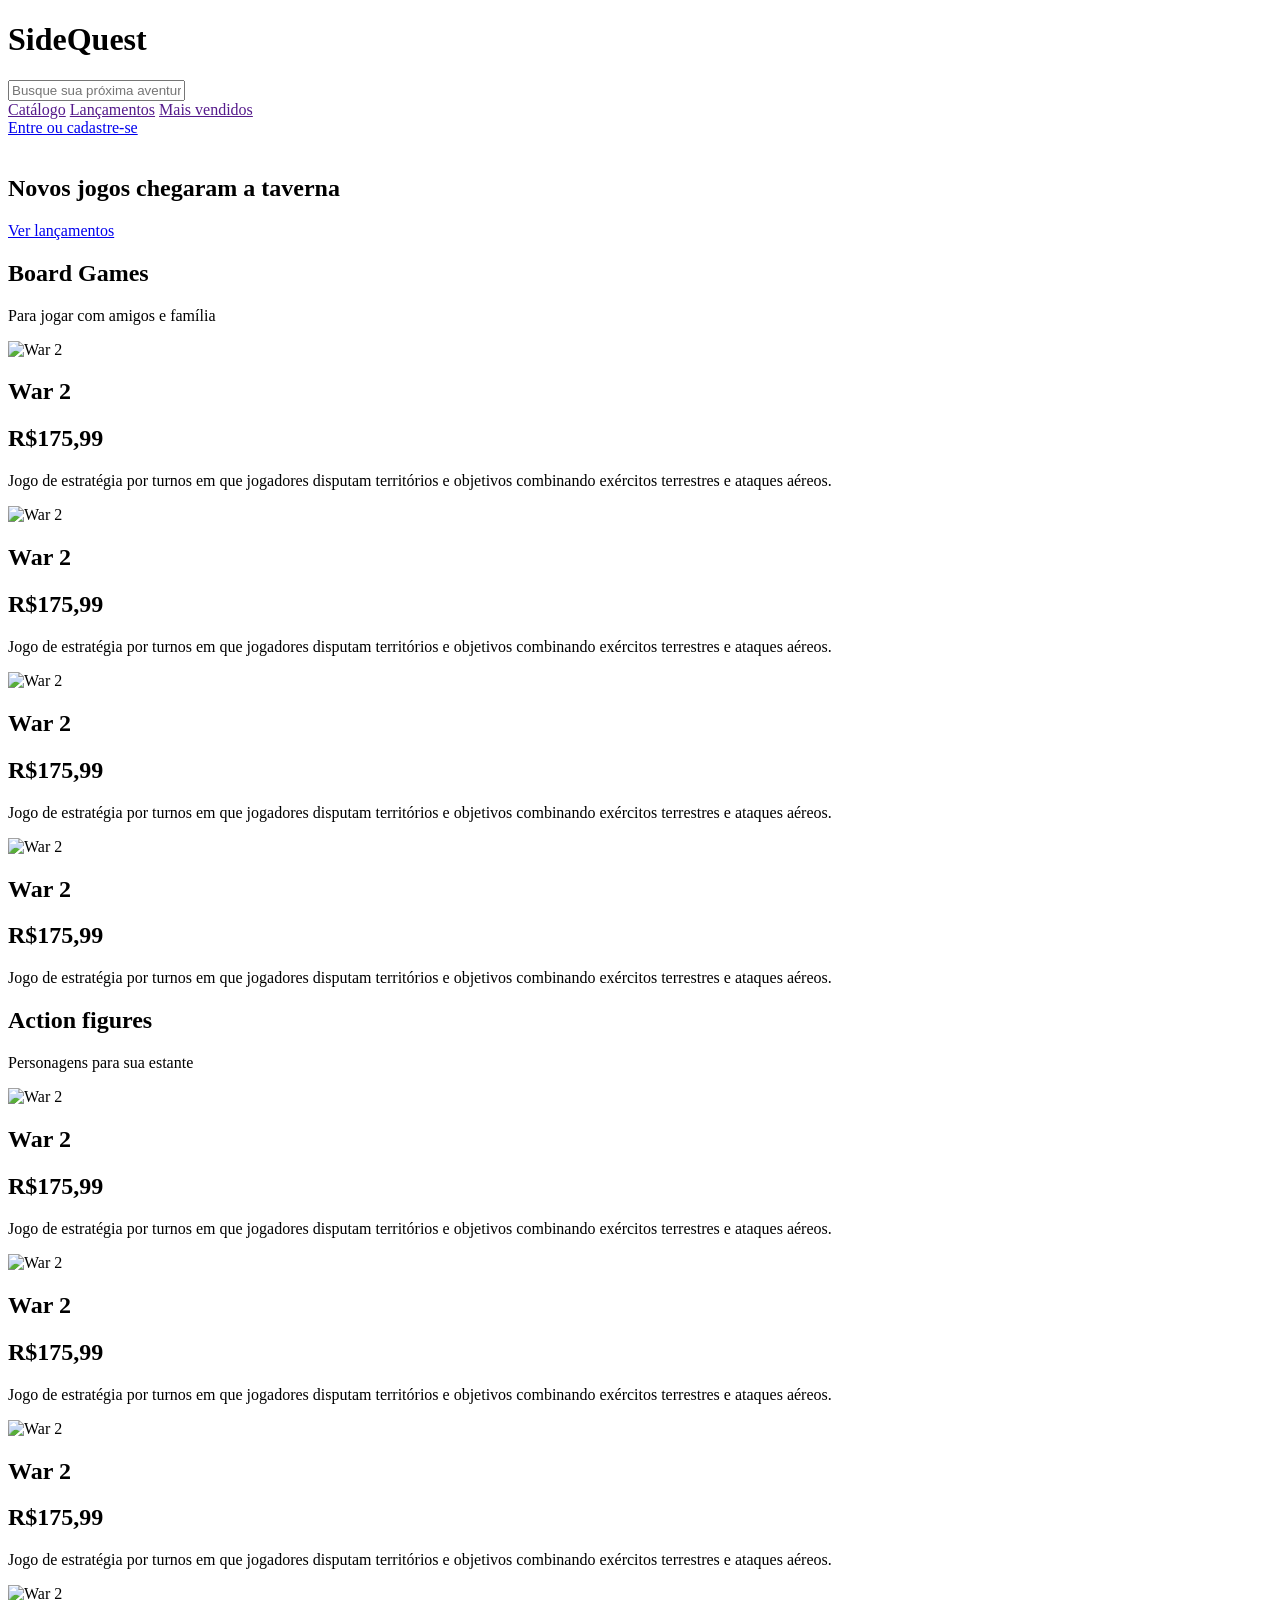
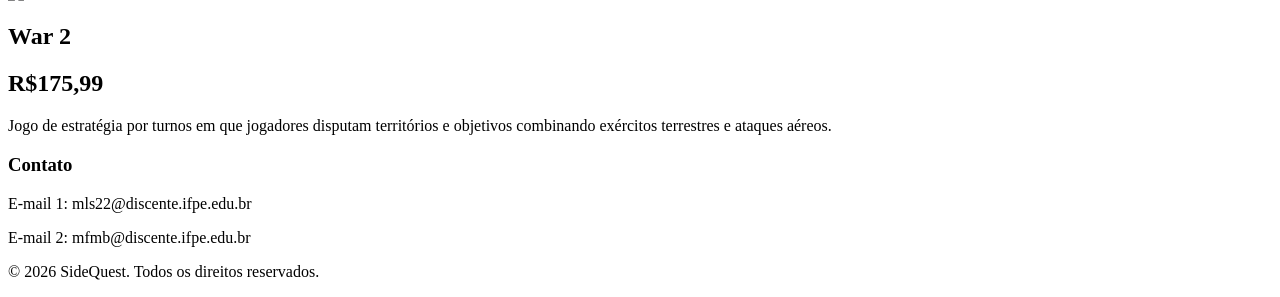
==== index.html @ 4acb63b3 "Html parte 1" ====
<!DOCTYPE html>
<html lang="pt-br">
<head>
    <meta charset="UTF-8">
    <meta name="viewport" content="width=device-width, initial-scale=1.0">
    <title>Side Quest</title>
    <link rel="stylesheet" href="style.css">
</head>
<body>
    <header>
        <h1>SideQuest</h1>
        <input type="text" placeholder="Busque sua próxima aventura!">
    </header>

    <nav>
        <div class="left">
            <a href="">Catálogo</a>
            <a href="">Lançamentos</a>
            <a href="">Mais vendidos</a>
        </div>

        <div class="login">
            <a href="login.html">Entre ou cadastre-se</a>
        </div>
    </nav>
    
    <main>
        <div class="banner">
            <img src="" alt="">
            <h2>Novos jogos chegaram a taverna</h2>
            <a href="#board-games">Ver lançamentos</a>
        </div>

        <article class="catalogo" id="board-games">
            <h2>Board Games</h2>
            <p>Para jogar com amigos e família</p>
            <div class="grid">
                <div class="card">
                    <img src="https://lojagrow.vtexassets.com/arquivos/ids/174410/04754_GROW_War_ll.jpg?v=639003888355730000" alt="War 2">
                    <h2 class="card-titulo">War 2</h2>
                    <h2 class="card-preco">R$175,99</h2>
                    <p class="card-descricao">Jogo de estratégia por turnos em que jogadores disputam territórios e objetivos combinando exércitos terrestres e ataques aéreos.</p>
                </div>

                <div class="card">
                    <img src="https://lojagrow.vtexassets.com/arquivos/ids/174410/04754_GROW_War_ll.jpg?v=639003888355730000" alt="War 2">
                    <h2 class="card-titulo">War 2</h2>
                    <h2 class="card-preco">R$175,99</h2>
                    <p class="card-descricao">Jogo de estratégia por turnos em que jogadores disputam territórios e objetivos combinando exércitos terrestres e ataques aéreos.</p>
                </div>

                <div class="card">
                    <img src="https://lojagrow.vtexassets.com/arquivos/ids/174410/04754_GROW_War_ll.jpg?v=639003888355730000" alt="War 2">
                    <h2 class="card-titulo">War 2</h2>
                    <h2 class="card-preco">R$175,99</h2>
                    <p class="card-descricao">Jogo de estratégia por turnos em que jogadores disputam territórios e objetivos combinando exércitos terrestres e ataques aéreos.</p>
                </div>

                <div class="card">
                    <img src="https://lojagrow.vtexassets.com/arquivos/ids/174410/04754_GROW_War_ll.jpg?v=639003888355730000" alt="War 2">
                    <h2 class="card-titulo">War 2</h2>
                    <h2 class="card-preco">R$175,99</h2>
                    <p class="card-descricao">Jogo de estratégia por turnos em que jogadores disputam territórios e objetivos combinando exércitos terrestres e ataques aéreos.</p>
                </div>
            </div>
        </article>

        <article class="catalogo" id="action-figures">
            <h2>Action figures</h2>
            <p>Personagens para sua estante</p>
            <div class="grid">
                <div class="card">
                    <img src="https://lojagrow.vtexassets.com/arquivos/ids/174410/04754_GROW_War_ll.jpg?v=639003888355730000" alt="War 2">
                    <h2 class="card-titulo">War 2</h2>
                    <h2 class="card-preco">R$175,99</h2>
                    <p class="card-descricao">Jogo de estratégia por turnos em que jogadores disputam territórios e objetivos combinando exércitos terrestres e ataques aéreos.</p>
                </div>

                <div class="card">
                    <img src="https://lojagrow.vtexassets.com/arquivos/ids/174410/04754_GROW_War_ll.jpg?v=639003888355730000" alt="War 2">
                    <h2 class="card-titulo">War 2</h2>
                    <h2 class="card-preco">R$175,99</h2>
                    <p class="card-descricao">Jogo de estratégia por turnos em que jogadores disputam territórios e objetivos combinando exércitos terrestres e ataques aéreos.</p>
                </div>

                <div class="card">
                    <img src="https://lojagrow.vtexassets.com/arquivos/ids/174410/04754_GROW_War_ll.jpg?v=639003888355730000" alt="War 2">
                    <h2 class="card-titulo">War 2</h2>
                    <h2 class="card-preco">R$175,99</h2>
                    <p class="card-descricao">Jogo de estratégia por turnos em que jogadores disputam territórios e objetivos combinando exércitos terrestres e ataques aéreos.</p>
                </div>

                <div class="card">
                    <img src="https://lojagrow.vtexassets.com/arquivos/ids/174410/04754_GROW_War_ll.jpg?v=639003888355730000" alt="War 2">
                    <h2 class="card-titulo">War 2</h2>
                    <h2 class="card-preco">R$175,99</h2>
                    <p class="card-descricao">Jogo de estratégia por turnos em que jogadores disputam territórios e objetivos combinando exércitos terrestres e ataques aéreos.</p>
                </div>
            </div>
        </article>
    </main>

    <footer>
        <h3>Contato</h3>
        <p>E-mail 1: mls22@discente.ifpe.edu.br</p>
        <p>E-mail 2: mfmb@discente.ifpe.edu.br</p>

        <p>© 2026 SideQuest. Todos os direitos reservados.</p>
    </footer>

    <script src="script.js"></script>
</body>
</html>
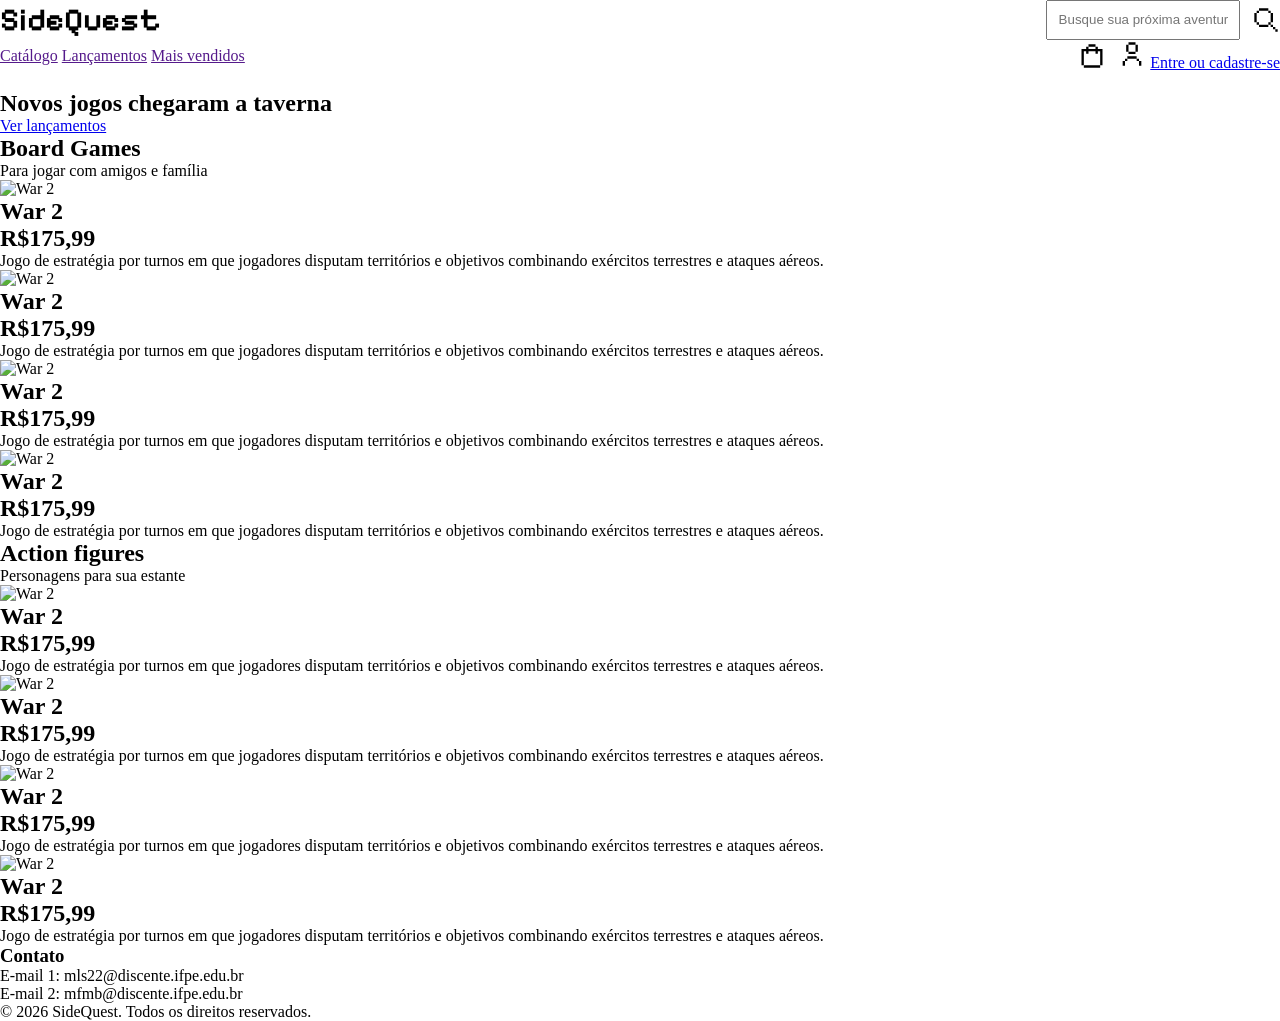
==== commit 19df4f57: "add: inicio design" ====
--- a/index.html
+++ b/index.html
@@ -4,12 +4,18 @@
     <meta charset="UTF-8">
     <meta name="viewport" content="width=device-width, initial-scale=1.0">
     <title>Side Quest</title>
+    <link rel="preconnect" href="https://fonts.googleapis.com">
+    <link rel="preconnect" href="https://fonts.gstatic.com" crossorigin>
+    <link href="https://fonts.googleapis.com/css2?family=Pixelify+Sans:wght@400..700&display=swap" rel="stylesheet">    
     <link rel="stylesheet" href="style.css">
 </head>
 <body>
     <header>
-        <h1>SideQuest</h1>
-        <input type="text" placeholder="Busque sua próxima aventura!">
+        <h1 class="pixelify-sans-display">SideQuest</h1>
+        <div class="barra-pesquisa">
+            <input id="pesquisa" type="text" placeholder="Busque sua próxima aventura!">
+            <svg xmlns="http://www.w3.org/2000/svg" fill="currentColor" viewBox="0 0 24 24"><path d="M22 22h-2v-2h2v2Zm-2-2h-2v-2h2v2Zm-6-2H6v-2h8v2Zm4 0h-2v-2h2v2ZM6 16H4v-2h2v2Zm10 0h-2v-2h2v2ZM4 14H2V6h2v8Zm14 0h-2V6h2v8ZM6 6H4V4h2v2Zm10 0h-2V4h2v2Zm-2-2H6V2h8v2Z"></path></svg>
+        </div>
     </header>
 
     <nav>
@@ -19,8 +25,12 @@
             <a href="">Mais vendidos</a>
         </div>
 
-        <div class="login">
-            <a href="login.html">Entre ou cadastre-se</a>
+        <div class="login-cart">
+            <svg xmlns="http://www.w3.org/2000/svg" fill="currentColor" viewBox="0 0 24 24"><path d="M19 22H5v-2h14v2ZM9 6h6V4h2v2h4v14h-2V8h-2v2h-2V8H9v2H7V8H5v12H3V6h4V4h2v2Zm6-2H9V2h6v2Z"/></svg>
+            <div>
+                <svg xmlns="http://www.w3.org/2000/svg" fill="currentColor" viewBox="0 0 24 24"><path d="M6 22H4v-4h2v4Zm14 0h-2v-4h2v4ZM8 18H6v-2h2v2Zm10 0h-2v-2h2v2Zm-2-2H8v-2h8v2Zm-1-4H9v-2h6v2Zm-6-2H7V4h2v6Zm8 0h-2V4h2v6Zm-2-6H9V2h6v2Z"></path></svg>
+                <a href="login.html" class="btn login">Entre ou cadastre-se</a>
+            </div>
         </div>
     </nav>
     
--- a/style.css
+++ b/style.css
@@ -0,0 +1,58 @@
+*{
+    margin: 0;
+    box-sizing: border-box;
+}
+
+
+.pixelify-sans-display{
+  font-family: "Pixelify Sans", sans-serif;
+  font-optical-sizing: auto;
+  font-weight: 600;
+  font-style: normal;
+}
+
+body{
+    width: 100vw;
+    height: 100vh;
+}
+
+svg{
+    width: 28px;
+}
+
+header{
+    width: 100%;
+    display: flex;
+    flex-direction: row;
+    justify-content: space-between;
+    align-items: center;
+}
+
+.barra-pesquisa{
+    display: flex;
+    flex-direction: row;
+    justify-content: space-between;
+    align-items: center;
+    justify-content: center;
+    gap: 0.75rem;
+}
+
+input{
+    padding: 0.65rem;
+}
+
+nav{
+    display: flex;
+    flex-direction: row;
+    justify-content: space-between;
+    align-items: center;
+}
+
+.login-cart{
+    display: flex;
+    flex-direction: row;
+    justify-content: space-between;
+    align-items: center;
+    justify-content: center;
+    gap: 0.75rem;
+}
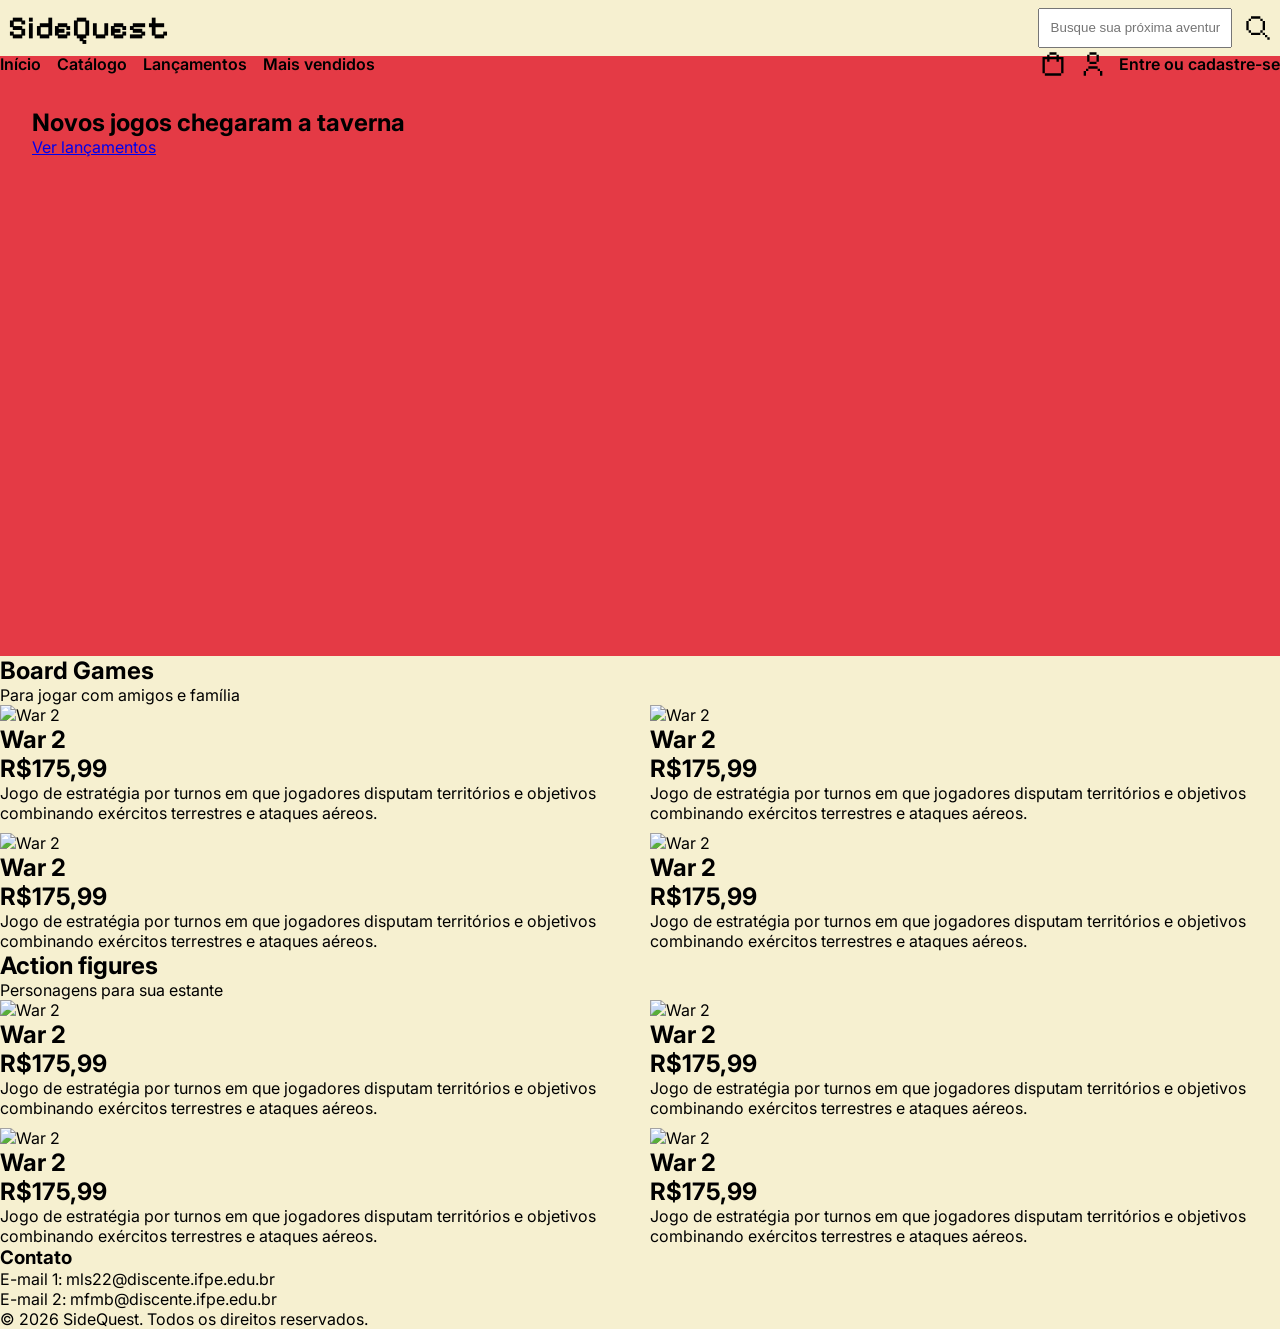
==== commit 82a5e8c5: "Navegação e banner" ====
--- a/index.html
+++ b/index.html
@@ -4,12 +4,17 @@
     <meta charset="UTF-8">
     <meta name="viewport" content="width=device-width, initial-scale=1.0">
     <title>Side Quest</title>
+    <!-- FONTE PIXELIFY -->
     <link rel="preconnect" href="https://fonts.googleapis.com">
     <link rel="preconnect" href="https://fonts.gstatic.com" crossorigin>
     <link href="https://fonts.googleapis.com/css2?family=Pixelify+Sans:wght@400..700&display=swap" rel="stylesheet">    
+    <!-- FONTE INTER -->
+    <link rel="preconnect" href="https://fonts.googleapis.com">
+    <link rel="preconnect" href="https://fonts.gstatic.com" crossorigin>
+    <link href="https://fonts.googleapis.com/css2?family=Inter:ital,opsz,wght@0,14..32,100..900;1,14..32,100..900&family=Pixelify+Sans:wght@400..700&display=swap" rel="stylesheet">
     <link rel="stylesheet" href="style.css">
 </head>
-<body>
+<body class="inter-font">
     <header>
         <h1 class="pixelify-sans-display">SideQuest</h1>
         <div class="barra-pesquisa">
@@ -19,15 +24,16 @@
     </header>
 
     <nav>
-        <div class="left">
-            <a href="">Catálogo</a>
-            <a href="">Lançamentos</a>
-            <a href="">Mais vendidos</a>
+        <div class="left-items">
+            <a href="" class="nav-item">Início</a>
+            <a href="" class="nav-item">Catálogo</a>
+            <a href="" class="nav-item">Lançamentos</a>
+            <a href="" class="nav-item">Mais vendidos</a>
         </div>
 
         <div class="login-cart">
             <svg xmlns="http://www.w3.org/2000/svg" fill="currentColor" viewBox="0 0 24 24"><path d="M19 22H5v-2h14v2ZM9 6h6V4h2v2h4v14h-2V8h-2v2h-2V8H9v2H7V8H5v12H3V6h4V4h2v2Zm6-2H9V2h6v2Z"/></svg>
-            <div>
+            <div class="wrapper-login">
                 <svg xmlns="http://www.w3.org/2000/svg" fill="currentColor" viewBox="0 0 24 24"><path d="M6 22H4v-4h2v4Zm14 0h-2v-4h2v4ZM8 18H6v-2h2v2Zm10 0h-2v-2h2v2Zm-2-2H8v-2h8v2Zm-1-4H9v-2h6v2Zm-6-2H7V4h2v6Zm8 0h-2V4h2v6Zm-2-6H9V2h6v2Z"></path></svg>
                 <a href="login.html" class="btn login">Entre ou cadastre-se</a>
             </div>
@@ -37,8 +43,10 @@
     <main>
         <div class="banner">
             <img src="" alt="">
-            <h2>Novos jogos chegaram a taverna</h2>
-            <a href="#board-games">Ver lançamentos</a>
+            <div class="banner-content">
+                <h2>Novos jogos chegaram a taverna</h2>
+                <a class="btn-banner" href="#board-games">Ver lançamentos</a>
+            </div>
         </div>
 
         <article class="catalogo" id="board-games">
--- a/style.css
+++ b/style.css
@@ -3,6 +3,12 @@
     box-sizing: border-box;
 }
 
+:root{
+    --bg-bege: #F6F0D0;
+    --dark: #2D2D30;
+    --yellow: #FFDB60;
+    --red: #E43A45;
+}
 
 .pixelify-sans-display{
   font-family: "Pixelify Sans", sans-serif;
@@ -11,9 +17,18 @@
   font-style: normal;
 }
 
+
+.inter-font {
+  font-family: "Inter", sans-serif;
+  font-optical-sizing: auto;
+  font-weight: 400;
+  font-style: normal;
+}
+
 body{
     width: 100vw;
     height: 100vh;
+    background-color: var(--bg-bege);
 }
 
 svg{
@@ -26,6 +41,7 @@
     flex-direction: row;
     justify-content: space-between;
     align-items: center;
+    padding: 0.5rem;
 }
 
 .barra-pesquisa{
@@ -42,10 +58,26 @@
 }
 
 nav{
+    width: 100%;
+    position: fixed;
     display: flex;
     flex-direction: row;
     justify-content: space-between;
     align-items: center;
+    height: 1rem;
+}
+
+.left-items{
+    display: flex;
+    flex-direction: row;
+    justify-content: space-between;
+    gap: 1rem;
+}
+
+.nav-item{
+    text-decoration: none;
+    font-weight: 600;
+    color: black;
 }
 
 .login-cart{
@@ -55,4 +87,39 @@
     align-items: center;
     justify-content: center;
     gap: 0.75rem;
+}
+
+.wrapper-login{
+    display: flex;
+    flex-direction: row;
+    justify-content: center;
+    align-items: center;
+    gap: 0.75rem;
+}
+
+.wrapper-login a{
+    text-decoration: none;
+    font-weight: 600;
+    color: black;
+}
+
+.wrapper-login a:hover{
+    text-decoration: underline;
+}
+
+.banner{
+    height: 600px;
+    background-color: var(--red);
+}
+
+.banner-content{
+    padding: 2rem
+}
+
+.grid{
+     display: grid;
+    grid-template-columns: 50% 50%; /* Two columns, each 50% */
+    grid-template-rows: auto auto; /* Two rows */
+    gap: 10px; /* Adjust the gap between grid items if needed */
+    width: 100%; /* Full width of the page */
 }
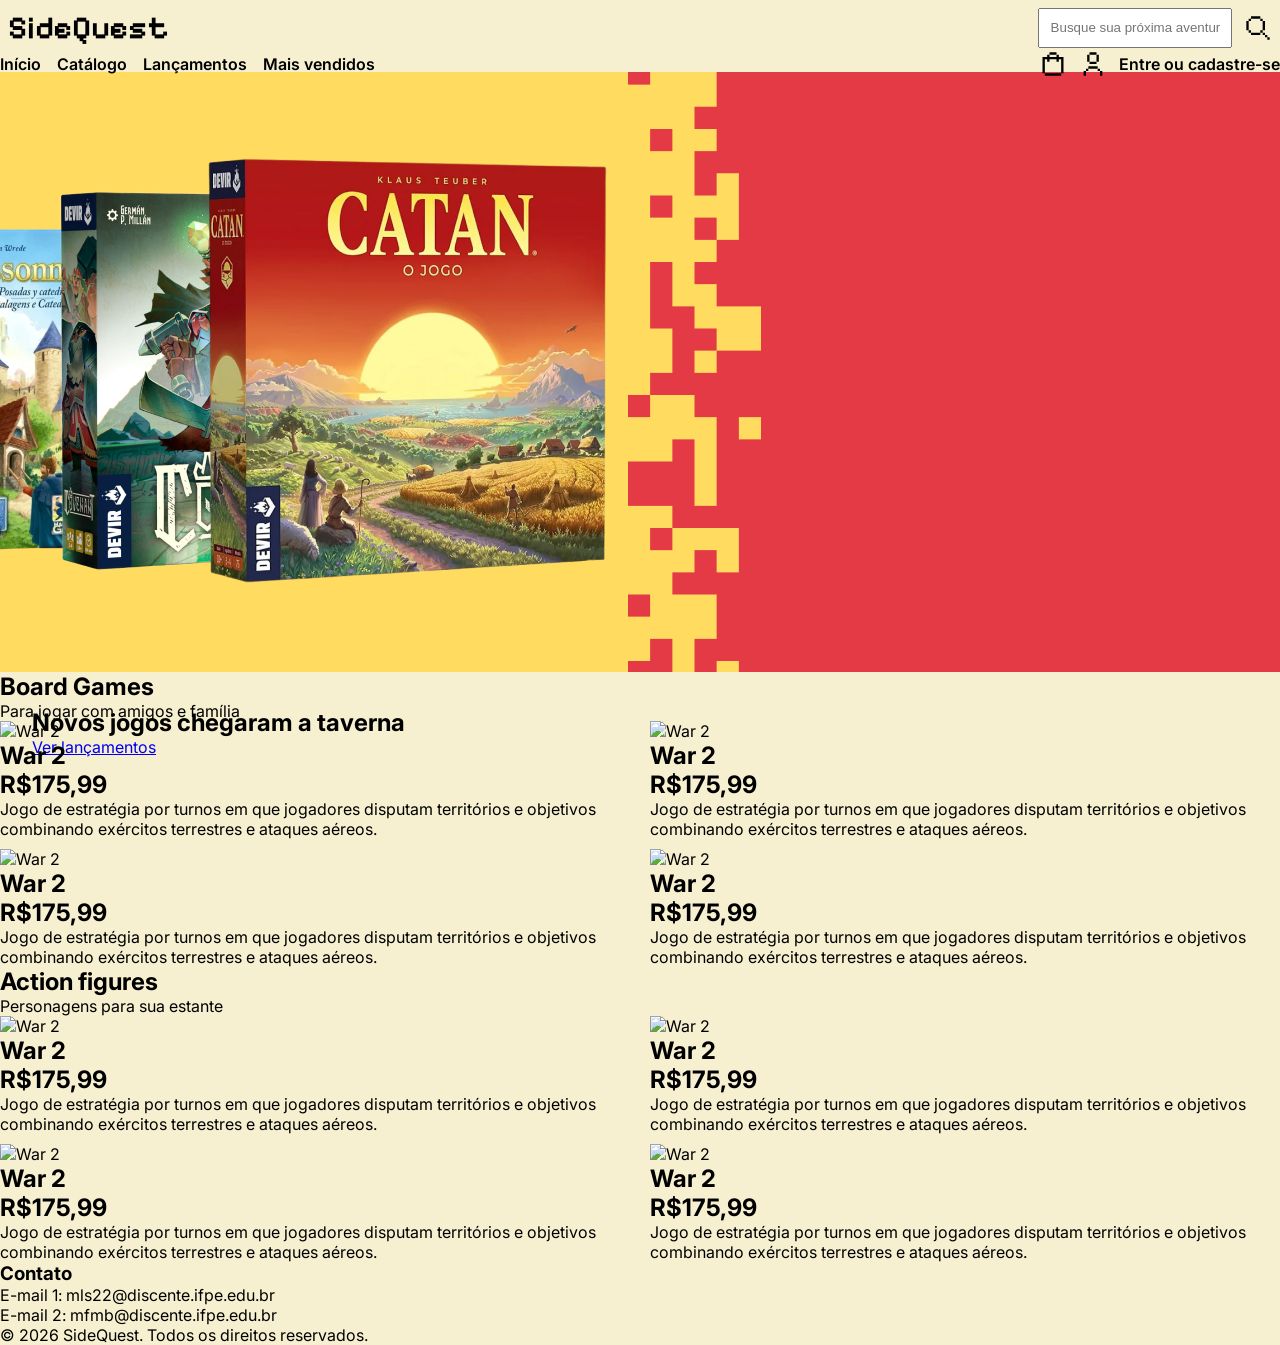
==== commit c7276151: "corrigi largura e adicionei banner" ====
--- a/index.html
+++ b/index.html
@@ -42,7 +42,7 @@
     
     <main>
         <div class="banner">
-            <img src="" alt="">
+            <img src="/assets/sidequest-img-banner.png" alt="banner com imagens de jogos de tabuleiro">
             <div class="banner-content">
                 <h2>Novos jogos chegaram a taverna</h2>
                 <a class="btn-banner" href="#board-games">Ver lançamentos</a>
--- a/style.css
+++ b/style.css
@@ -3,6 +3,7 @@
     box-sizing: border-box;
 }
 
+/* DEFINIÇÃO */
 :root{
     --bg-bege: #F6F0D0;
     --dark: #2D2D30;
@@ -26,8 +27,8 @@
 }
 
 body{
-    width: 100vw;
-    height: 100vh;
+    width: 100%;
+    height: 100dvh;
     background-color: var(--bg-bege);
 }
 
@@ -35,6 +36,15 @@
     width: 28px;
 }
 
+img{
+    image-rendering: pixelated;
+}
+
+input{
+    padding: 0.65rem;
+}
+
+/* HEADER E NAVBAR */
 header{
     width: 100%;
     display: flex;
@@ -53,13 +63,10 @@
     gap: 0.75rem;
 }
 
-input{
-    padding: 0.65rem;
-}
 
 nav{
     width: 100%;
-    position: fixed;
+    position: sticky;
     display: flex;
     flex-direction: row;
     justify-content: space-between;
@@ -107,13 +114,15 @@
     text-decoration: underline;
 }
 
+/*BANNER PRINCIPAL*/
 .banner{
     height: 600px;
     background-color: var(--red);
 }
 
 .banner-content{
-    padding: 2rem
+    padding: 2rem;
+    align-items: baseline;
 }
 
 .grid{
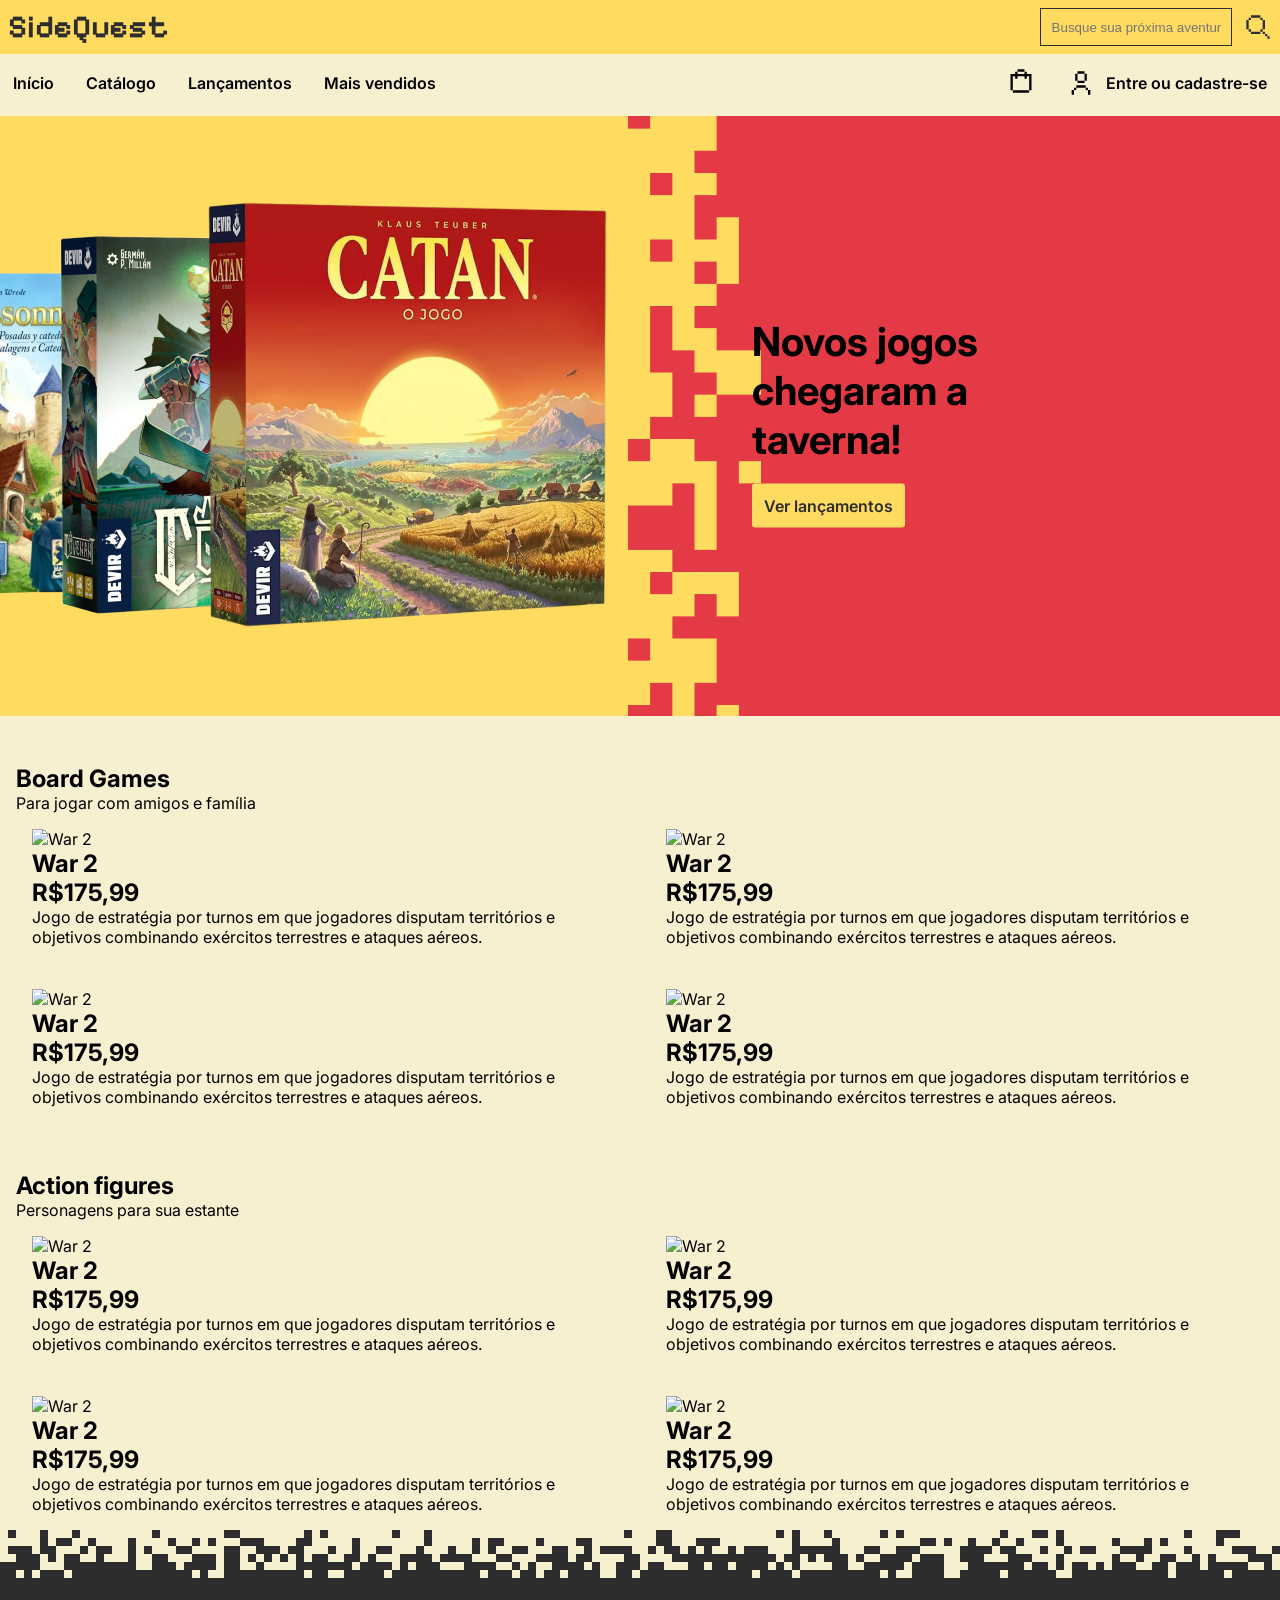
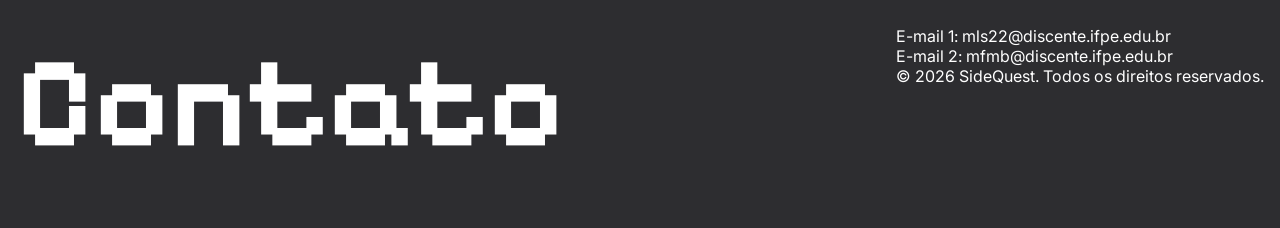
==== commit c48418e5: "Atualização geral de layout" ====
--- a/index.html
+++ b/index.html
@@ -19,63 +19,65 @@
         <h1 class="pixelify-sans-display">SideQuest</h1>
         <div class="barra-pesquisa">
             <input id="pesquisa" type="text" placeholder="Busque sua próxima aventura!">
-            <svg xmlns="http://www.w3.org/2000/svg" fill="currentColor" viewBox="0 0 24 24"><path d="M22 22h-2v-2h2v2Zm-2-2h-2v-2h2v2Zm-6-2H6v-2h8v2Zm4 0h-2v-2h2v2ZM6 16H4v-2h2v2Zm10 0h-2v-2h2v2ZM4 14H2V6h2v8Zm14 0h-2V6h2v8ZM6 6H4V4h2v2Zm10 0h-2V4h2v2Zm-2-2H6V2h8v2Z"></path></svg>
+            <svg class="icon" xmlns="http://www.w3.org/2000/svg" fill="currentColor" viewBox="0 0 24 24"><path d="M22 22h-2v-2h2v2Zm-2-2h-2v-2h2v2Zm-6-2H6v-2h8v2Zm4 0h-2v-2h2v2ZM6 16H4v-2h2v2Zm10 0h-2v-2h2v2ZM4 14H2V6h2v8Zm14 0h-2V6h2v8ZM6 6H4V4h2v2Zm10 0h-2V4h2v2Zm-2-2H6V2h8v2Z"></path></svg>
         </div>
     </header>
 
     <nav>
         <div class="left-items">
-            <a href="" class="nav-item">Início</a>
-            <a href="" class="nav-item">Catálogo</a>
-            <a href="" class="nav-item">Lançamentos</a>
-            <a href="" class="nav-item">Mais vendidos</a>
+            <a href="" class="item nav-item">Início</a>
+            <a href="" class="item nav-item">Catálogo</a>
+            <a href="" class="item nav-item">Lançamentos</a>
+            <a href="" class="item nav-item">Mais vendidos</a>
         </div>
 
         <div class="login-cart">
-            <svg xmlns="http://www.w3.org/2000/svg" fill="currentColor" viewBox="0 0 24 24"><path d="M19 22H5v-2h14v2ZM9 6h6V4h2v2h4v14h-2V8h-2v2h-2V8H9v2H7V8H5v12H3V6h4V4h2v2Zm6-2H9V2h6v2Z"/></svg>
-            <div class="wrapper-login">
-                <svg xmlns="http://www.w3.org/2000/svg" fill="currentColor" viewBox="0 0 24 24"><path d="M6 22H4v-4h2v4Zm14 0h-2v-4h2v4ZM8 18H6v-2h2v2Zm10 0h-2v-2h2v2Zm-2-2H8v-2h8v2Zm-1-4H9v-2h6v2Zm-6-2H7V4h2v6Zm8 0h-2V4h2v6Zm-2-6H9V2h6v2Z"></path></svg>
-                <a href="login.html" class="btn login">Entre ou cadastre-se</a>
-            </div>
+            <a href="" class="item nav-cart">
+                <svg class="icon" xmlns="http://www.w3.org/2000/svg" fill="currentColor" viewBox="0 0 24 24"><path d="M19 22H5v-2h14v2ZM9 6h6V4h2v2h4v14h-2V8h-2v2h-2V8H9v2H7V8H5v12H3V6h4V4h2v2Zm6-2H9V2h6v2Z"/></svg>
+            </a>
+            <a class="item nav-login">
+                <svg class="icon" xmlns="http://www.w3.org/2000/svg" fill="currentColor" viewBox="0 0 24 24"><path d="M6 22H4v-4h2v4Zm14 0h-2v-4h2v4ZM8 18H6v-2h2v2Zm10 0h-2v-2h2v2Zm-2-2H8v-2h8v2Zm-1-4H9v-2h6v2Zm-6-2H7V4h2v6Zm8 0h-2V4h2v6Zm-2-6H9V2h6v2Z"></path></svg>
+                <p href="login.html" >Entre ou cadastre-se</p>
+            </a>
         </div>
     </nav>
     
     <main>
-        <div class="banner">
-            <img src="/assets/sidequest-img-banner.png" alt="banner com imagens de jogos de tabuleiro">
+        <div class="home-banner">
+        <!--<img src="/assets/sidequest-img-banner.png" alt="banner com imagens de jogos de tabuleiro">-->
             <div class="banner-content">
-                <h2>Novos jogos chegaram a taverna</h2>
-                <a class="btn-banner" href="#board-games">Ver lançamentos</a>
+                <h2 class="banner-head">Novos jogos chegaram a taverna!</h2>
+                <a class="btn btn-banner" href="#board-games">Ver lançamentos</a>
             </div>
         </div>
 
-        <article class="catalogo" id="board-games">
+        <article class="content catalogo" id="board-games">
             <h2>Board Games</h2>
             <p>Para jogar com amigos e família</p>
             <div class="grid">
                 <div class="card">
-                    <img src="https://lojagrow.vtexassets.com/arquivos/ids/174410/04754_GROW_War_ll.jpg?v=639003888355730000" alt="War 2">
+                    <img class="card-img" src="https://lojagrow.vtexassets.com/arquivos/ids/174410/04754_GROW_War_ll.jpg?v=639003888355730000" alt="War 2">
                     <h2 class="card-titulo">War 2</h2>
                     <h2 class="card-preco">R$175,99</h2>
                     <p class="card-descricao">Jogo de estratégia por turnos em que jogadores disputam territórios e objetivos combinando exércitos terrestres e ataques aéreos.</p>
                 </div>
 
                 <div class="card">
-                    <img src="https://lojagrow.vtexassets.com/arquivos/ids/174410/04754_GROW_War_ll.jpg?v=639003888355730000" alt="War 2">
+                    <img class="card-img" src="https://lojagrow.vtexassets.com/arquivos/ids/174410/04754_GROW_War_ll.jpg?v=639003888355730000" alt="War 2">
                     <h2 class="card-titulo">War 2</h2>
                     <h2 class="card-preco">R$175,99</h2>
                     <p class="card-descricao">Jogo de estratégia por turnos em que jogadores disputam territórios e objetivos combinando exércitos terrestres e ataques aéreos.</p>
                 </div>
 
                 <div class="card">
-                    <img src="https://lojagrow.vtexassets.com/arquivos/ids/174410/04754_GROW_War_ll.jpg?v=639003888355730000" alt="War 2">
+                    <img class="card-img" src="https://lojagrow.vtexassets.com/arquivos/ids/174410/04754_GROW_War_ll.jpg?v=639003888355730000" alt="War 2">
                     <h2 class="card-titulo">War 2</h2>
                     <h2 class="card-preco">R$175,99</h2>
                     <p class="card-descricao">Jogo de estratégia por turnos em que jogadores disputam territórios e objetivos combinando exércitos terrestres e ataques aéreos.</p>
                 </div>
 
                 <div class="card">
-                    <img src="https://lojagrow.vtexassets.com/arquivos/ids/174410/04754_GROW_War_ll.jpg?v=639003888355730000" alt="War 2">
+                    <img class="card-img" src="https://lojagrow.vtexassets.com/arquivos/ids/174410/04754_GROW_War_ll.jpg?v=639003888355730000" alt="War 2">
                     <h2 class="card-titulo">War 2</h2>
                     <h2 class="card-preco">R$175,99</h2>
                     <p class="card-descricao">Jogo de estratégia por turnos em que jogadores disputam territórios e objetivos combinando exércitos terrestres e ataques aéreos.</p>
@@ -83,33 +85,33 @@
             </div>
         </article>
 
-        <article class="catalogo" id="action-figures">
+        <article class="content catalogo" id="action-figures">
             <h2>Action figures</h2>
             <p>Personagens para sua estante</p>
             <div class="grid">
                 <div class="card">
-                    <img src="https://lojagrow.vtexassets.com/arquivos/ids/174410/04754_GROW_War_ll.jpg?v=639003888355730000" alt="War 2">
+                    <img class="card-img" src="https://lojagrow.vtexassets.com/arquivos/ids/174410/04754_GROW_War_ll.jpg?v=639003888355730000" alt="War 2">
                     <h2 class="card-titulo">War 2</h2>
                     <h2 class="card-preco">R$175,99</h2>
                     <p class="card-descricao">Jogo de estratégia por turnos em que jogadores disputam territórios e objetivos combinando exércitos terrestres e ataques aéreos.</p>
                 </div>
 
                 <div class="card">
-                    <img src="https://lojagrow.vtexassets.com/arquivos/ids/174410/04754_GROW_War_ll.jpg?v=639003888355730000" alt="War 2">
+                    <img class="card-img" src="https://lojagrow.vtexassets.com/arquivos/ids/174410/04754_GROW_War_ll.jpg?v=639003888355730000" alt="War 2">
                     <h2 class="card-titulo">War 2</h2>
                     <h2 class="card-preco">R$175,99</h2>
                     <p class="card-descricao">Jogo de estratégia por turnos em que jogadores disputam territórios e objetivos combinando exércitos terrestres e ataques aéreos.</p>
                 </div>
 
                 <div class="card">
-                    <img src="https://lojagrow.vtexassets.com/arquivos/ids/174410/04754_GROW_War_ll.jpg?v=639003888355730000" alt="War 2">
+                    <img class="card-img" src="https://lojagrow.vtexassets.com/arquivos/ids/174410/04754_GROW_War_ll.jpg?v=639003888355730000" alt="War 2">
                     <h2 class="card-titulo">War 2</h2>
                     <h2 class="card-preco">R$175,99</h2>
                     <p class="card-descricao">Jogo de estratégia por turnos em que jogadores disputam territórios e objetivos combinando exércitos terrestres e ataques aéreos.</p>
                 </div>
 
                 <div class="card">
-                    <img src="https://lojagrow.vtexassets.com/arquivos/ids/174410/04754_GROW_War_ll.jpg?v=639003888355730000" alt="War 2">
+                    <img class="card-img" src="https://lojagrow.vtexassets.com/arquivos/ids/174410/04754_GROW_War_ll.jpg?v=639003888355730000" alt="War 2">
                     <h2 class="card-titulo">War 2</h2>
                     <h2 class="card-preco">R$175,99</h2>
                     <p class="card-descricao">Jogo de estratégia por turnos em que jogadores disputam territórios e objetivos combinando exércitos terrestres e ataques aéreos.</p>
@@ -119,11 +121,24 @@
     </main>
 
     <footer>
-        <h3>Contato</h3>
-        <p>E-mail 1: mls22@discente.ifpe.edu.br</p>
-        <p>E-mail 2: mfmb@discente.ifpe.edu.br</p>
-
-        <p>© 2026 SideQuest. Todos os direitos reservados.</p>
+        <svg style="height:48px" viewBox="0 0 320 6" preserveAspectRatio="xMidYMid slice" aria-hidden="true" shape-rendering="crispEdges">
+            <path fill="currentColor" d="M3 0h1v1h-1zM20 0h1v1h-1zM22 0h1v1h-1zM31 0h1v1h-1zM32 0h1v1h-1zM35 0h1v1h-1zM63 0h1v1h-1zM69 0h1v1h-1zM73 0h1v1h-1zM74 0h1v1h-1zM81 0h1v1h-1zM85 0h1v1h-1zM89 0h1v1h-1zM99 0h1v1h-1zM108 0h1v1h-1zM109 0h1v1h-1zM118 0h1v1h-1zM120 0h1v1h-1zM129 0h1v1h-1zM133 0h1v1h-1zM158 0h1v1h-1zM162 0h1v1h-1zM163 0h1v1h-1zM177 0h1v1h-1zM179 0h1v1h-1zM183 0h1v1h-1zM190 0h1v1h-1zM192 0h1v1h-1zM205 0h1v1h-1zM209 0h1v1h-1zM210 0h1v1h-1zM212 0h1v1h-1zM228 0h1v1h-1zM232 0h1v1h-1zM233 0h1v1h-1zM234 0h1v1h-1zM253 0h1v1h-1zM258 0h1v1h-1zM269 0h1v1h-1zM270 0h1v1h-1zM276 0h1v1h-1zM281 0h1v1h-1zM284 0h1v1h-1zM285 0h1v1h-1zM286 0h1v1h-1zM294 0h1v1h-1zM300 0h1v1h-1zM307 0h1v1h-1zM312 0h1v1h-1zM319 0h1v1h-1zM2 1h1v1h-1zM8 1h1v1h-1zM9 1h1v1h-1zM13 1h1v1h-1zM16 1h1v1h-1zM17 1h1v1h-1zM27 1h1v1h-1zM29 1h1v1h-1zM31 1h1v1h-1zM35 1h1v1h-1zM38 1h1v1h-1zM41 1h1v1h-1zM45 1h1v1h-1zM46 1h1v1h-1zM50 1h1v1h-1zM53 1h1v1h-1zM56 1h1v1h-1zM60 1h1v1h-1zM70 1h1v1h-1zM78 1h1v1h-1zM85 1h1v1h-1zM87 1h1v1h-1zM88 1h1v1h-1zM91 1h1v1h-1zM96 1h1v1h-1zM101 1h1v1h-1zM104 1h1v1h-1zM106 1h1v1h-1zM110 1h1v1h-1zM111 1h1v1h-1zM112 1h1v1h-1zM117 1h1v1h-1zM118 1h1v1h-1zM124 1h1v1h-1zM133 1h1v1h-1zM139 1h1v1h-1zM141 1h1v1h-1zM142 1h1v1h-1zM147 1h1v1h-1zM152 1h1v1h-1zM153 1h1v1h-1zM162 1h1v1h-1zM163 1h1v1h-1zM167 1h1v1h-1zM168 1h1v1h-1zM169 1h1v1h-1zM179 1h1v1h-1zM184 1h1v1h-1zM195 1h1v1h-1zM196 1h1v1h-1zM198 1h1v1h-1zM201 1h1v1h-1zM204 1h1v1h-1zM207 1h1v1h-1zM212 1h1v1h-1zM219 1h1v1h-1zM223 1h1v1h-1zM225 1h1v1h-1zM232 1h1v1h-1zM243 1h1v1h-1zM244 1h1v1h-1zM245 1h1v1h-1zM252 1h1v1h-1zM253 1h1v1h-1zM258 1h1v1h-1zM261 1h1v1h-1zM265 1h1v1h-1zM266 1h1v1h-1zM273 1h1v1h-1zM279 1h1v1h-1zM285 1h1v1h-1zM286 1h1v1h-1zM291 1h1v1h-1zM293 1h1v1h-1zM296 1h1v1h-1zM303 1h1v1h-1zM307 1h1v1h-1zM308 1h1v1h-1zM311 1h1v1h-1zM313 1h1v1h-1zM314 1h1v1h-1zM316 1h1v1h-1zM317 1h1v1h-1zM0 2h1v1h-1zM2 2h1v1h-1zM3 2h1v1h-1zM5 2h1v1h-1zM8 2h1v1h-1zM9 2h1v1h-1zM10 2h1v1h-1zM13 2h1v1h-1zM17 2h1v1h-1zM18 2h1v1h-1zM19 2h1v1h-1zM20 2h1v1h-1zM22 2h1v1h-1zM23 2h1v1h-1zM24 2h1v1h-1zM25 2h1v1h-1zM28 2h1v1h-1zM36 2h1v1h-1zM38 2h1v1h-1zM39 2h1v1h-1zM40 2h1v1h-1zM41 2h1v1h-1zM44 2h1v1h-1zM47 2h1v1h-1zM49 2h1v1h-1zM52 2h1v1h-1zM55 2h1v1h-1zM59 2h1v1h-1zM61 2h1v1h-1zM66 2h1v1h-1zM68 2h1v1h-1zM72 2h1v1h-1zM75 2h1v1h-1zM76 2h1v1h-1zM78 2h1v1h-1zM79 2h1v1h-1zM81 2h1v1h-1zM82 2h1v1h-1zM83 2h1v1h-1zM85 2h1v1h-1zM86 2h1v1h-1zM90 2h1v1h-1zM92 2h1v1h-1zM93 2h1v1h-1zM96 2h1v1h-1zM98 2h1v1h-1zM102 2h1v1h-1zM103 2h1v1h-1zM108 2h1v1h-1zM109 2h1v1h-1zM112 2h1v1h-1zM113 2h1v1h-1zM114 2h1v1h-1zM116 2h1v1h-1zM117 2h1v1h-1zM121 2h1v1h-1zM124 2h1v1h-1zM127 2h1v1h-1zM128 2h1v1h-1zM132 2h1v1h-1zM136 2h1v1h-1zM139 2h1v1h-1zM141 2h1v1h-1zM144 2h1v1h-1zM145 2h1v1h-1zM149 2h1v1h-1zM150 2h1v1h-1zM153 2h1v1h-1zM155 2h1v1h-1zM156 2h1v1h-1zM157 2h1v1h-1zM158 2h1v1h-1zM161 2h1v1h-1zM163 2h1v1h-1zM164 2h1v1h-1zM166 2h1v1h-1zM168 2h1v1h-1zM171 2h1v1h-1zM173 2h1v1h-1zM174 2h1v1h-1zM175 2h1v1h-1zM179 2h1v1h-1zM180 2h1v1h-1zM181 2h1v1h-1zM182 2h1v1h-1zM183 2h1v1h-1zM184 2h1v1h-1zM188 2h1v1h-1zM189 2h1v1h-1zM192 2h1v1h-1zM193 2h1v1h-1zM194 2h1v1h-1zM200 2h1v1h-1zM201 2h1v1h-1zM202 2h1v1h-1zM203 2h1v1h-1zM205 2h1v1h-1zM206 2h1v1h-1zM210 2h1v1h-1zM213 2h1v1h-1zM215 2h1v1h-1zM216 2h1v1h-1zM220 2h1v1h-1zM221 2h1v1h-1zM222 2h1v1h-1zM223 2h1v1h-1zM228 2h1v1h-1zM234 2h1v1h-1zM235 2h1v1h-1zM236 2h1v1h-1zM239 2h1v1h-1zM242 2h1v1h-1zM243 2h1v1h-1zM245 2h1v1h-1zM247 2h1v1h-1zM248 2h1v1h-1zM252 2h1v1h-1zM254 2h1v1h-1zM257 2h1v1h-1zM258 2h1v1h-1zM259 2h1v1h-1zM261 2h1v1h-1zM262 2h1v1h-1zM266 2h1v1h-1zM268 2h1v1h-1zM269 2h1v1h-1zM270 2h1v1h-1zM271 2h1v1h-1zM272 2h1v1h-1zM273 2h1v1h-1zM275 2h1v1h-1zM278 2h1v1h-1zM281 2h1v1h-1zM282 2h1v1h-1zM287 2h1v1h-1zM288 2h1v1h-1zM292 2h1v1h-1zM301 2h1v1h-1zM305 2h1v1h-1zM306 2h1v1h-1zM309 2h1v1h-1zM313 2h1v1h-1zM315 2h1v1h-1zM317 2h1v1h-1zM318 2h1v1h-1zM319 2h1v1h-1zM0 3h1v1h-1zM3 3h1v1h-1zM5 3h1v1h-1zM6 3h1v1h-1zM7 3h1v1h-1zM9 3h1v1h-1zM11 3h1v1h-1zM12 3h1v1h-1zM14 3h1v1h-1zM15 3h1v1h-1zM17 3h1v1h-1zM18 3h1v1h-1zM20 3h1v1h-1zM21 3h1v1h-1zM23 3h1v1h-1zM24 3h1v1h-1zM25 3h1v1h-1zM26 3h1v1h-1zM29 3h1v1h-1zM30 3h1v1h-1zM31 3h1v1h-1zM33 3h1v1h-1zM34 3h1v1h-1zM37 3h1v1h-1zM40 3h1v1h-1zM41 3h1v1h-1zM43 3h1v1h-1zM45 3h1v1h-1zM47 3h1v1h-1zM48 3h1v1h-1zM49 3h1v1h-1zM52 3h1v1h-1zM53 3h1v1h-1zM59 3h1v1h-1zM60 3h1v1h-1zM61 3h1v1h-1zM63 3h1v1h-1zM65 3h1v1h-1zM66 3h1v1h-1zM68 3h1v1h-1zM70 3h1v1h-1zM71 3h1v1h-1zM72 3h1v1h-1zM73 3h1v1h-1zM75 3h1v1h-1zM76 3h1v1h-1zM78 3h1v1h-1zM79 3h1v1h-1zM82 3h1v1h-1zM83 3h1v1h-1zM84 3h1v1h-1zM86 3h1v1h-1zM88 3h1v1h-1zM89 3h1v1h-1zM92 3h1v1h-1zM96 3h1v1h-1zM99 3h1v1h-1zM100 3h1v1h-1zM104 3h1v1h-1zM105 3h1v1h-1zM106 3h1v1h-1zM108 3h1v1h-1zM109 3h1v1h-1zM111 3h1v1h-1zM113 3h1v1h-1zM115 3h1v1h-1zM117 3h1v1h-1zM119 3h1v1h-1zM120 3h1v1h-1zM123 3h1v1h-1zM124 3h1v1h-1zM126 3h1v1h-1zM130 3h1v1h-1zM131 3h1v1h-1zM132 3h1v1h-1zM133 3h1v1h-1zM135 3h1v1h-1zM136 3h1v1h-1zM137 3h1v1h-1zM138 3h1v1h-1zM142 3h1v1h-1zM143 3h1v1h-1zM147 3h1v1h-1zM148 3h1v1h-1zM149 3h1v1h-1zM150 3h1v1h-1zM152 3h1v1h-1zM153 3h1v1h-1zM158 3h1v1h-1zM159 3h1v1h-1zM164 3h1v1h-1zM165 3h1v1h-1zM166 3h1v1h-1zM167 3h1v1h-1zM168 3h1v1h-1zM169 3h1v1h-1zM170 3h1v1h-1zM171 3h1v1h-1zM172 3h1v1h-1zM173 3h1v1h-1zM174 3h1v1h-1zM175 3h1v1h-1zM176 3h1v1h-1zM178 3h1v1h-1zM179 3h1v1h-1zM181 3h1v1h-1zM183 3h1v1h-1zM184 3h1v1h-1zM185 3h1v1h-1zM187 3h1v1h-1zM190 3h1v1h-1zM191 3h1v1h-1zM192 3h1v1h-1zM193 3h1v1h-1zM195 3h1v1h-1zM196 3h1v1h-1zM197 3h1v1h-1zM200 3h1v1h-1zM201 3h1v1h-1zM202 3h1v1h-1zM206 3h1v1h-1zM207 3h1v1h-1zM208 3h1v1h-1zM212 3h1v1h-1zM219 3h1v1h-1zM222 3h1v1h-1zM225 3h1v1h-1zM226 3h1v1h-1zM229 3h1v1h-1zM231 3h1v1h-1zM236 3h1v1h-1zM237 3h1v1h-1zM238 3h1v1h-1zM241 3h1v1h-1zM242 3h1v1h-1zM244 3h1v1h-1zM246 3h1v1h-1zM247 3h1v1h-1zM249 3h1v1h-1zM250 3h1v1h-1zM252 3h1v1h-1zM253 3h1v1h-1zM255 3h1v1h-1zM256 3h1v1h-1zM259 3h1v1h-1zM260 3h1v1h-1zM261 3h1v1h-1zM262 3h1v1h-1zM264 3h1v1h-1zM266 3h1v1h-1zM267 3h1v1h-1zM268 3h1v1h-1zM270 3h1v1h-1zM271 3h1v1h-1zM276 3h1v1h-1zM278 3h1v1h-1zM279 3h1v1h-1zM280 3h1v1h-1zM282 3h1v1h-1zM283 3h1v1h-1zM284 3h1v1h-1zM285 3h1v1h-1zM289 3h1v1h-1zM292 3h1v1h-1zM294 3h1v1h-1zM296 3h1v1h-1zM298 3h1v1h-1zM301 3h1v1h-1zM302 3h1v1h-1zM303 3h1v1h-1zM305 3h1v1h-1zM306 3h1v1h-1zM307 3h1v1h-1zM308 3h1v1h-1zM309 3h1v1h-1zM310 3h1v1h-1zM314 3h1v1h-1zM315 3h1v1h-1zM317 3h1v1h-1zM319 3h1v1h-1zM0 4h1v1h-1zM1 4h1v1h-1zM2 4h1v1h-1zM3 4h1v1h-1zM4 4h1v1h-1zM5 4h1v1h-1zM7 4h1v1h-1zM9 4h1v1h-1zM10 4h1v1h-1zM11 4h1v1h-1zM12 4h1v1h-1zM13 4h1v1h-1zM14 4h1v1h-1zM15 4h1v1h-1zM16 4h1v1h-1zM17 4h1v1h-1zM18 4h1v1h-1zM20 4h1v1h-1zM23 4h1v1h-1zM25 4h1v1h-1zM28 4h1v1h-1zM30 4h1v1h-1zM31 4h1v1h-1zM33 4h1v1h-1zM35 4h1v1h-1zM36 4h1v1h-1zM37 4h1v1h-1zM38 4h1v1h-1zM39 4h1v1h-1zM40 4h1v1h-1zM42 4h1v1h-1zM43 4h1v1h-1zM44 4h1v1h-1zM45 4h1v1h-1zM46 4h1v1h-1zM47 4h1v1h-1zM48 4h1v1h-1zM49 4h1v1h-1zM50 4h1v1h-1zM51 4h1v1h-1zM52 4h1v1h-1zM53 4h1v1h-1zM55 4h1v1h-1zM56 4h1v1h-1zM58 4h1v1h-1zM59 4h1v1h-1zM60 4h1v1h-1zM61 4h1v1h-1zM62 4h1v1h-1zM64 4h1v1h-1zM68 4h1v1h-1zM69 4h1v1h-1zM72 4h1v1h-1zM73 4h1v1h-1zM75 4h1v1h-1zM76 4h1v1h-1zM77 4h1v1h-1zM80 4h1v1h-1zM81 4h1v1h-1zM82 4h1v1h-1zM83 4h1v1h-1zM84 4h1v1h-1zM88 4h1v1h-1zM89 4h1v1h-1zM90 4h1v1h-1zM91 4h1v1h-1zM92 4h1v1h-1zM93 4h1v1h-1zM94 4h1v1h-1zM95 4h1v1h-1zM96 4h1v1h-1zM99 4h1v1h-1zM100 4h1v1h-1zM101 4h1v1h-1zM103 4h1v1h-1zM104 4h1v1h-1zM105 4h1v1h-1zM106 4h1v1h-1zM108 4h1v1h-1zM109 4h1v1h-1zM112 4h1v1h-1zM117 4h1v1h-1zM118 4h1v1h-1zM119 4h1v1h-1zM120 4h1v1h-1zM121 4h1v1h-1zM122 4h1v1h-1zM123 4h1v1h-1zM125 4h1v1h-1zM126 4h1v1h-1zM127 4h1v1h-1zM128 4h1v1h-1zM130 4h1v1h-1zM132 4h1v1h-1zM133 4h1v1h-1zM134 4h1v1h-1zM138 4h1v1h-1zM139 4h1v1h-1zM140 4h1v1h-1zM141 4h1v1h-1zM144 4h1v1h-1zM146 4h1v1h-1zM149 4h1v1h-1zM150 4h1v1h-1zM151 4h1v1h-1zM152 4h1v1h-1zM154 4h1v1h-1zM157 4h1v1h-1zM158 4h1v1h-1zM159 4h1v1h-1zM161 4h1v1h-1zM162 4h1v1h-1zM166 4h1v1h-1zM167 4h1v1h-1zM169 4h1v1h-1zM170 4h1v1h-1zM172 4h1v1h-1zM173 4h1v1h-1zM174 4h1v1h-1zM175 4h1v1h-1zM177 4h1v1h-1zM179 4h1v1h-1zM184 4h1v1h-1zM185 4h1v1h-1zM188 4h1v1h-1zM189 4h1v1h-1zM190 4h1v1h-1zM191 4h1v1h-1zM192 4h1v1h-1zM194 4h1v1h-1zM195 4h1v1h-1zM196 4h1v1h-1zM197 4h1v1h-1zM201 4h1v1h-1zM202 4h1v1h-1zM203 4h1v1h-1zM204 4h1v1h-1zM205 4h1v1h-1zM206 4h1v1h-1zM207 4h1v1h-1zM209 4h1v1h-1zM210 4h1v1h-1zM212 4h1v1h-1zM214 4h1v1h-1zM215 4h1v1h-1zM217 4h1v1h-1zM219 4h1v1h-1zM220 4h1v1h-1zM221 4h1v1h-1zM224 4h1v1h-1zM225 4h1v1h-1zM227 4h1v1h-1zM228 4h1v1h-1zM229 4h1v1h-1zM231 4h1v1h-1zM232 4h1v1h-1zM233 4h1v1h-1zM234 4h1v1h-1zM235 4h1v1h-1zM238 4h1v1h-1zM241 4h1v1h-1zM245 4h1v1h-1zM246 4h1v1h-1zM247 4h1v1h-1zM248 4h1v1h-1zM249 4h1v1h-1zM251 4h1v1h-1zM252 4h1v1h-1zM253 4h1v1h-1zM254 4h1v1h-1zM255 4h1v1h-1zM256 4h1v1h-1zM258 4h1v1h-1zM259 4h1v1h-1zM260 4h1v1h-1zM261 4h1v1h-1zM262 4h1v1h-1zM263 4h1v1h-1zM265 4h1v1h-1zM267 4h1v1h-1zM268 4h1v1h-1zM269 4h1v1h-1zM270 4h1v1h-1zM271 4h1v1h-1zM272 4h1v1h-1zM273 4h1v1h-1zM275 4h1v1h-1zM276 4h1v1h-1zM278 4h1v1h-1zM279 4h1v1h-1zM280 4h1v1h-1zM281 4h1v1h-1zM282 4h1v1h-1zM284 4h1v1h-1zM285 4h1v1h-1zM286 4h1v1h-1zM287 4h1v1h-1zM289 4h1v1h-1zM290 4h1v1h-1zM291 4h1v1h-1zM293 4h1v1h-1zM295 4h1v1h-1zM297 4h1v1h-1zM298 4h1v1h-1zM300 4h1v1h-1zM302 4h1v1h-1zM303 4h1v1h-1zM304 4h1v1h-1zM306 4h1v1h-1zM307 4h1v1h-1zM308 4h1v1h-1zM309 4h1v1h-1zM311 4h1v1h-1zM312 4h1v1h-1zM313 4h1v1h-1zM315 4h1v1h-1zM317 4h1v1h-1zM318 4h1v1h-1zM319 4h1v1h-1zM0 5h1v1h-1zM1 5h1v1h-1zM2 5h1v1h-1zM3 5h1v1h-1zM6 5h1v1h-1zM8 5h1v1h-1zM11 5h1v1h-1zM12 5h1v1h-1zM13 5h1v1h-1zM14 5h1v1h-1zM15 5h1v1h-1zM17 5h1v1h-1zM18 5h1v1h-1zM19 5h1v1h-1zM20 5h1v1h-1zM22 5h1v1h-1zM23 5h1v1h-1zM24 5h1v1h-1zM25 5h1v1h-1zM26 5h1v1h-1zM27 5h1v1h-1zM28 5h1v1h-1zM30 5h1v1h-1zM31 5h1v1h-1zM32 5h1v1h-1zM33 5h1v1h-1zM34 5h1v1h-1zM35 5h1v1h-1zM36 5h1v1h-1zM38 5h1v1h-1zM39 5h1v1h-1zM40 5h1v1h-1zM41 5h1v1h-1zM42 5h1v1h-1zM43 5h1v1h-1zM44 5h1v1h-1zM45 5h1v1h-1zM46 5h1v1h-1zM47 5h1v1h-1zM49 5h1v1h-1zM50 5h1v1h-1zM51 5h1v1h-1zM52 5h1v1h-1zM53 5h1v1h-1zM54 5h1v1h-1zM56 5h1v1h-1zM57 5h1v1h-1zM59 5h1v1h-1zM61 5h1v1h-1zM63 5h1v1h-1zM64 5h1v1h-1zM65 5h1v1h-1zM66 5h1v1h-1zM67 5h1v1h-1zM68 5h1v1h-1zM69 5h1v1h-1zM70 5h1v1h-1zM71 5h1v1h-1zM72 5h1v1h-1zM73 5h1v1h-1zM74 5h1v1h-1zM75 5h1v1h-1zM76 5h1v1h-1zM77 5h1v1h-1zM78 5h1v1h-1zM80 5h1v1h-1zM81 5h1v1h-1zM83 5h1v1h-1zM85 5h1v1h-1zM86 5h1v1h-1zM87 5h1v1h-1zM89 5h1v1h-1zM90 5h1v1h-1zM91 5h1v1h-1zM92 5h1v1h-1zM93 5h1v1h-1zM94 5h1v1h-1zM95 5h1v1h-1zM96 5h1v1h-1zM97 5h1v1h-1zM98 5h1v1h-1zM99 5h1v1h-1zM100 5h1v1h-1zM101 5h1v1h-1zM102 5h1v1h-1zM103 5h1v1h-1zM105 5h1v1h-1zM108 5h1v1h-1zM109 5h1v1h-1zM110 5h1v1h-1zM111 5h1v1h-1zM112 5h1v1h-1zM113 5h1v1h-1zM114 5h1v1h-1zM115 5h1v1h-1zM116 5h1v1h-1zM117 5h1v1h-1zM119 5h1v1h-1zM120 5h1v1h-1zM123 5h1v1h-1zM124 5h1v1h-1zM125 5h1v1h-1zM126 5h1v1h-1zM127 5h1v1h-1zM129 5h1v1h-1zM130 5h1v1h-1zM131 5h1v1h-1zM132 5h1v1h-1zM133 5h1v1h-1zM134 5h1v1h-1zM135 5h1v1h-1zM136 5h1v1h-1zM137 5h1v1h-1zM138 5h1v1h-1zM139 5h1v1h-1zM141 5h1v1h-1zM142 5h1v1h-1zM143 5h1v1h-1zM145 5h1v1h-1zM146 5h1v1h-1zM148 5h1v1h-1zM149 5h1v1h-1zM151 5h1v1h-1zM152 5h1v1h-1zM153 5h1v1h-1zM154 5h1v1h-1zM157 5h1v1h-1zM158 5h1v1h-1zM160 5h1v1h-1zM161 5h1v1h-1zM162 5h1v1h-1zM163 5h1v1h-1zM164 5h1v1h-1zM165 5h1v1h-1zM166 5h1v1h-1zM167 5h1v1h-1zM168 5h1v1h-1zM169 5h1v1h-1zM170 5h1v1h-1zM171 5h1v1h-1zM172 5h1v1h-1zM173 5h1v1h-1zM175 5h1v1h-1zM176 5h1v1h-1zM177 5h1v1h-1zM178 5h1v1h-1zM180 5h1v1h-1zM181 5h1v1h-1zM182 5h1v1h-1zM183 5h1v1h-1zM184 5h1v1h-1zM185 5h1v1h-1zM186 5h1v1h-1zM187 5h1v1h-1zM188 5h1v1h-1zM189 5h1v1h-1zM191 5h1v1h-1zM194 5h1v1h-1zM195 5h1v1h-1zM196 5h1v1h-1zM197 5h1v1h-1zM200 5h1v1h-1zM201 5h1v1h-1zM202 5h1v1h-1zM203 5h1v1h-1zM204 5h1v1h-1zM206 5h1v1h-1zM207 5h1v1h-1zM208 5h1v1h-1zM209 5h1v1h-1zM210 5h1v1h-1zM211 5h1v1h-1zM214 5h1v1h-1zM215 5h1v1h-1zM216 5h1v1h-1zM217 5h1v1h-1zM218 5h1v1h-1zM219 5h1v1h-1zM220 5h1v1h-1zM221 5h1v1h-1zM222 5h1v1h-1zM223 5h1v1h-1zM224 5h1v1h-1zM225 5h1v1h-1zM227 5h1v1h-1zM228 5h1v1h-1zM229 5h1v1h-1zM230 5h1v1h-1zM231 5h1v1h-1zM232 5h1v1h-1zM234 5h1v1h-1zM235 5h1v1h-1zM236 5h1v1h-1zM237 5h1v1h-1zM238 5h1v1h-1zM239 5h1v1h-1zM240 5h1v1h-1zM241 5h1v1h-1zM242 5h1v1h-1zM243 5h1v1h-1zM244 5h1v1h-1zM245 5h1v1h-1zM246 5h1v1h-1zM247 5h1v1h-1zM249 5h1v1h-1zM250 5h1v1h-1zM251 5h1v1h-1zM252 5h1v1h-1zM253 5h1v1h-1zM254 5h1v1h-1zM255 5h1v1h-1zM256 5h1v1h-1zM257 5h1v1h-1zM259 5h1v1h-1zM260 5h1v1h-1zM261 5h1v1h-1zM262 5h1v1h-1zM263 5h1v1h-1zM264 5h1v1h-1zM265 5h1v1h-1zM266 5h1v1h-1zM267 5h1v1h-1zM268 5h1v1h-1zM270 5h1v1h-1zM271 5h1v1h-1zM272 5h1v1h-1zM274 5h1v1h-1zM275 5h1v1h-1zM276 5h1v1h-1zM277 5h1v1h-1zM278 5h1v1h-1zM279 5h1v1h-1zM281 5h1v1h-1zM282 5h1v1h-1zM283 5h1v1h-1zM284 5h1v1h-1zM285 5h1v1h-1zM286 5h1v1h-1zM287 5h1v1h-1zM289 5h1v1h-1zM290 5h1v1h-1zM291 5h1v1h-1zM292 5h1v1h-1zM293 5h1v1h-1zM294 5h1v1h-1zM295 5h1v1h-1zM296 5h1v1h-1zM297 5h1v1h-1zM299 5h1v1h-1zM300 5h1v1h-1zM301 5h1v1h-1zM302 5h1v1h-1zM303 5h1v1h-1zM304 5h1v1h-1zM305 5h1v1h-1zM306 5h1v1h-1zM307 5h1v1h-1zM308 5h1v1h-1zM309 5h1v1h-1zM310 5h1v1h-1zM311 5h1v1h-1zM312 5h1v1h-1zM314 5h1v1h-1zM315 5h1v1h-1zM316 5h1v1h-1zM317 5h1v1h-1zM318 5h1v1h-1zM319 5h1v1h-1z"></path>
+        </svg>
+        <div class="footer-wrapper">
+            <div class="content footer-items">
+                <div class="pixelify-sans-display">
+                    <h3>Contato</h3>
+                </div>
+                <div>
+                    <p>E-mail 1: mls22@discente.ifpe.edu.br</p>
+                    <p>E-mail 2: mfmb@discente.ifpe.edu.br</p>
+                    
+                    <div>
+                        <p>© 2026 SideQuest. Todos os direitos reservados.</p>
+                    </div>
+                </div>
+            </div>
+        </div>
     </footer>
 
     <script src="script.js"></script>
--- a/style.css
+++ b/style.css
@@ -1,6 +1,7 @@
 *{
     margin: 0;
     box-sizing: border-box;
+    scroll-behavior: smooth;
 }
 
 /* DEFINIÇÃO */
@@ -32,7 +33,7 @@
     background-color: var(--bg-bege);
 }
 
-svg{
+.icon{
     width: 28px;
 }
 
@@ -44,7 +45,33 @@
     padding: 0.65rem;
 }
 
-/* HEADER E NAVBAR */
+
+.content{
+    max-width: calc(1250px + 2rem);
+    display: block;
+    margin-left: auto;
+    margin-right: auto;
+    padding-left: 1rem;
+    padding-right: 1rem;
+}
+
+
+/*BOTÕES*/
+.btn{
+    padding: 0.75rem;
+    border: none;
+    border-radius: 0.2rem;
+    text-decoration: none;
+    font-weight: 600;
+}
+
+.btn-banner{
+    background-color: var(--yellow);
+    color: var(--dark);
+}
+
+
+/* HEADER*/
 header{
     width: 100%;
     display: flex;
@@ -52,6 +79,8 @@
     justify-content: space-between;
     align-items: center;
     padding: 0.5rem;
+    background-color: var(--yellow);
+    color: var(--dark);
 }
 
 .barra-pesquisa{
@@ -63,15 +92,34 @@
     gap: 0.75rem;
 }
 
-
+.barra-pesquisa input{
+    background-color: transparent;
+    border: 1px solid var(--dark);
+}
+
+/*NAV*/
 nav{
     width: 100%;
     position: sticky;
-    display: flex;
-    flex-direction: row;
-    justify-content: space-between;
-    align-items: center;
-    height: 1rem;
+    top: 0; 
+    z-index: 100; 
+    display: flex;
+    flex-direction: row;
+    justify-content: space-between;
+    align-items: center;
+    padding: 0.3rem;
+}
+
+.item{
+    padding: 0.5rem;
+    color: black;
+    border-bottom: 4px solid transparent;
+    transition: 200ms ease;
+}
+
+.item:hover{
+    cursor: pointer;
+    border-bottom: 4px solid var(--dark);
 }
 
 .left-items{
@@ -93,42 +141,95 @@
     justify-content: space-between;
     align-items: center;
     justify-content: center;
-    gap: 0.75rem;
-}
-
-.wrapper-login{
+    gap: 1rem;
+}
+
+.nav-login{
     display: flex;
     flex-direction: row;
     justify-content: center;
     align-items: center;
-    gap: 0.75rem;
-}
-
-.wrapper-login a{
+    gap: 0.7rem;
     text-decoration: none;
     font-weight: 600;
-    color: black;
-}
-
-.wrapper-login a:hover{
-    text-decoration: underline;
 }
 
 /*BANNER PRINCIPAL*/
-.banner{
+.home-banner{
+    display: block;
     height: 600px;
+    align-items: center;
     background-color: var(--red);
+    background-image: url(/assets/sidequest-img-banner.png);
+    background-repeat: no-repeat;
+    background-size:auto;
+    background-position: left;
+    position: relative;
 }
 
 .banner-content{
+    width: 25%;
+    position: absolute;
+    margin-right: 15rem;
     padding: 2rem;
-    align-items: baseline;
+    right: 0;
+    top: 50%;
+    transform: translateY(-50%);
+}
+
+.banner-head{
+    font-size: 2.5rem;
+    margin-bottom: 2rem;
+}
+
+
+/*CATÁLOGO*/
+.catalogo{
+    margin-top: 3rem !important;
 }
 
 .grid{
-     display: grid;
+    display: grid;
     grid-template-columns: 50% 50%; /* Two columns, each 50% */
     grid-template-rows: auto auto; /* Two rows */
     gap: 10px; /* Adjust the gap between grid items if needed */
     width: 100%; /* Full width of the page */
+}
+
+/*CARDS*/
+.card{
+    padding: 1rem;
+}
+
+.card-img{
+    image-rendering: pixelated;
+    width: 100%;
+    height: auto;
+}
+
+/*FOOTER*/
+footer{
+    display: flex;
+    flex-direction: column;
+}
+
+.footer-wrapper{
+    background-color: var(--dark);
+    padding: 3rem 0;
+    color: white;
+}
+
+.footer-items{
+    display: flex;
+    flex-direction: row;
+    justify-content:space-between;
+}
+
+footer h3{
+    font-size: 8rem;
+}
+
+footer svg{
+    width: 100%;
+    color: var(--dark);
 }
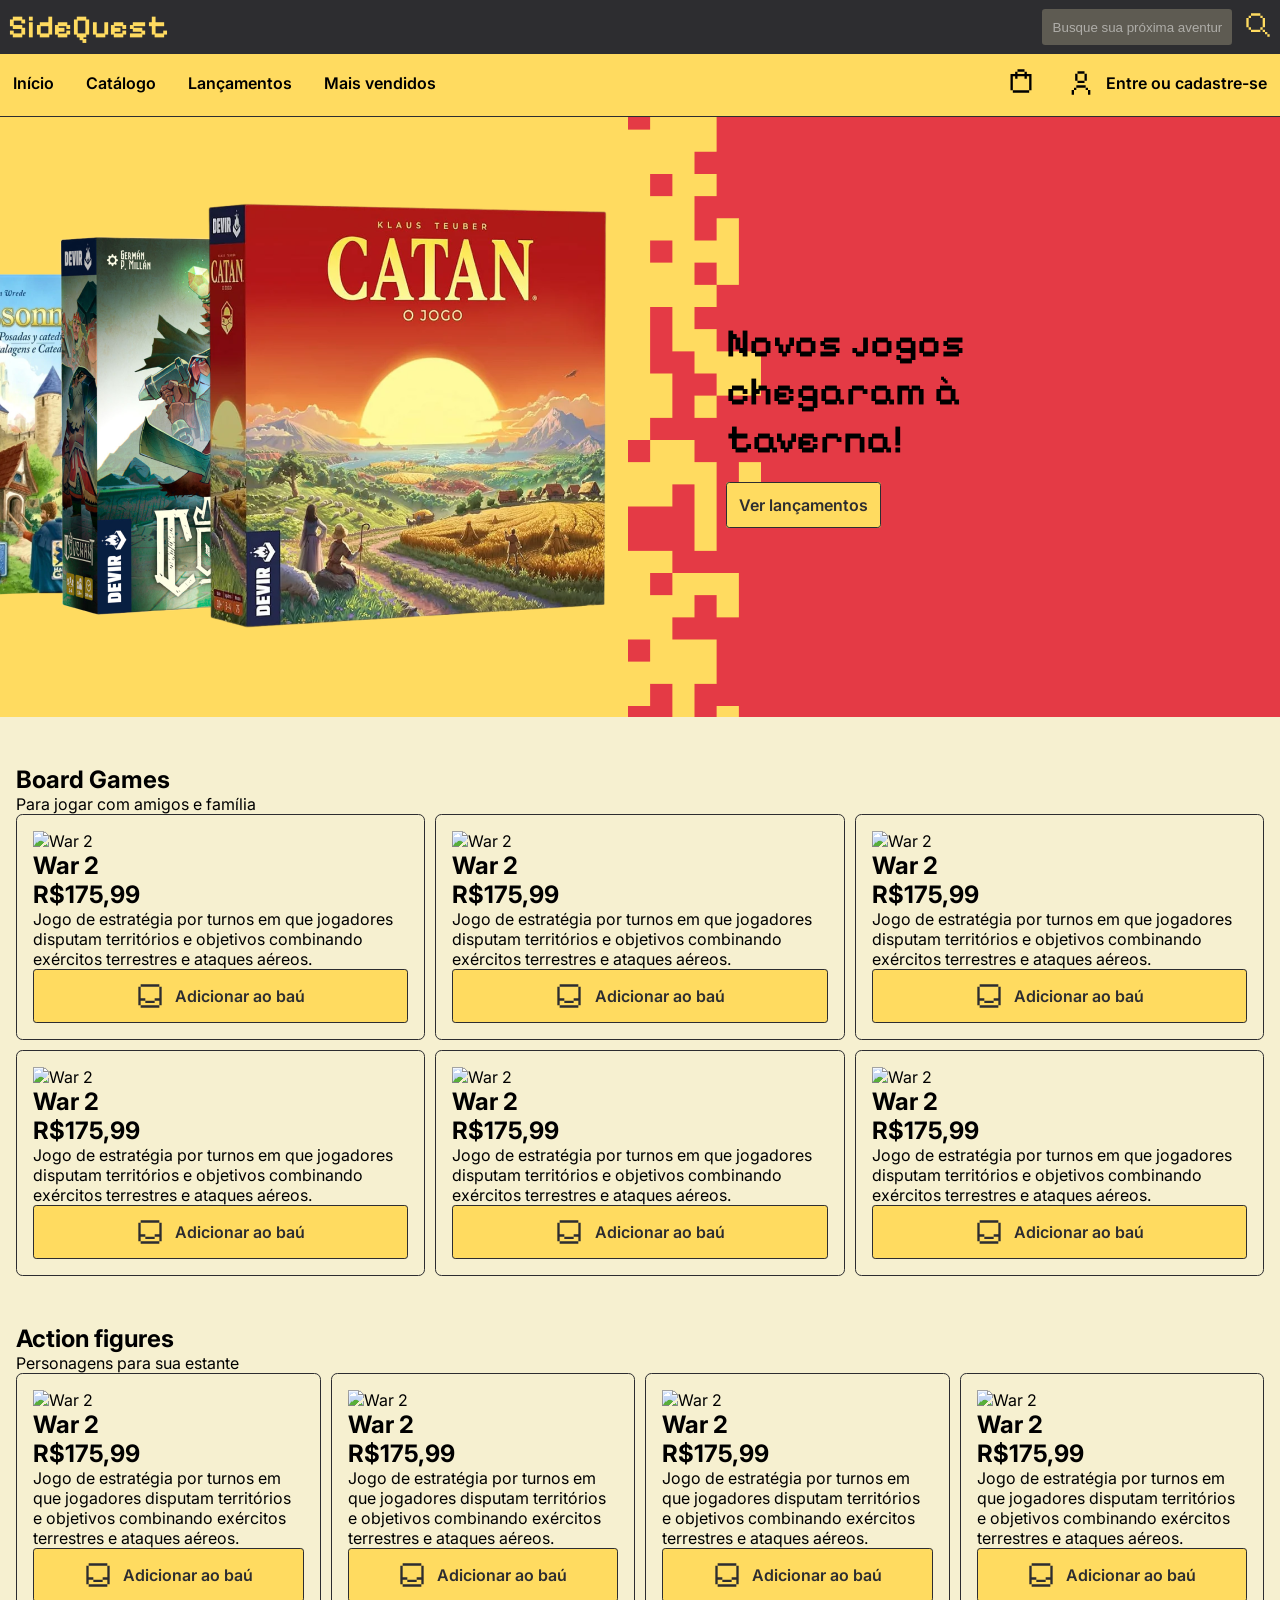
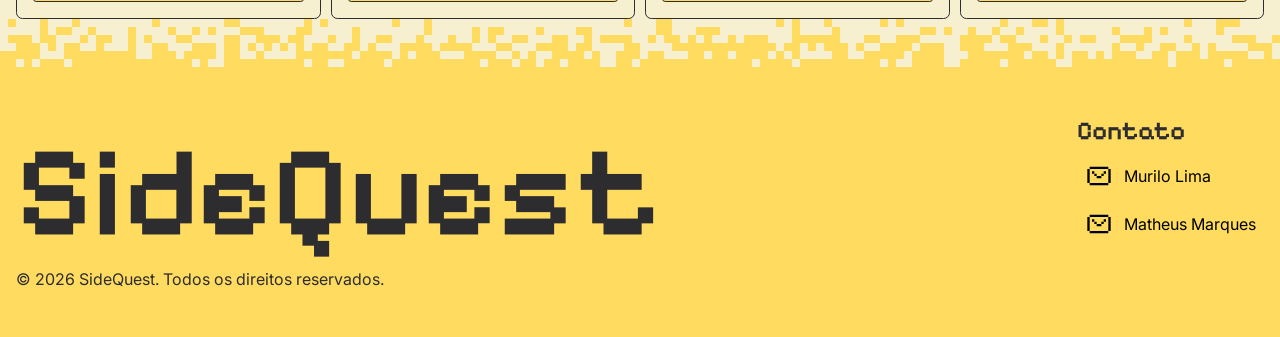
==== commit 54d866e4: "Melhoria no design do catálogo e site Quase pronto  Co-Authored-By: Murilo_dev <149414054+murilolima" ====
--- a/index.html
+++ b/index.html
@@ -11,15 +11,19 @@
     <!-- FONTE INTER -->
     <link rel="preconnect" href="https://fonts.googleapis.com">
     <link rel="preconnect" href="https://fonts.gstatic.com" crossorigin>
-    <link href="https://fonts.googleapis.com/css2?family=Inter:ital,opsz,wght@0,14..32,100..900;1,14..32,100..900&family=Pixelify+Sans:wght@400..700&display=swap" rel="stylesheet">
+    <link href="https://fonts.googleapis.com/css2?family=Inter:ital,opsz,wght@0,14..32,100..900;1,14..32,100..900&family=Pixelify+Sans:wght@400..700&display=swap" 
+    rel="stylesheet">
     <link rel="stylesheet" href="style.css">
+    <link rel="shortcut icon" href="faviocon.svg" type="image/x-icon">
 </head>
 <body class="inter-font">
     <header>
         <h1 class="pixelify-sans-display">SideQuest</h1>
-        <div class="barra-pesquisa">
+        <div class="wrapper-pesquisa">
             <input id="pesquisa" type="text" placeholder="Busque sua próxima aventura!">
-            <svg class="icon" xmlns="http://www.w3.org/2000/svg" fill="currentColor" viewBox="0 0 24 24"><path d="M22 22h-2v-2h2v2Zm-2-2h-2v-2h2v2Zm-6-2H6v-2h8v2Zm4 0h-2v-2h2v2ZM6 16H4v-2h2v2Zm10 0h-2v-2h2v2ZM4 14H2V6h2v8Zm14 0h-2V6h2v8ZM6 6H4V4h2v2Zm10 0h-2V4h2v2Zm-2-2H6V2h8v2Z"></path></svg>
+            <label for="pesquisa">
+                <svg class="icon" xmlns="http://www.w3.org/2000/svg" fill="currentColor" viewBox="0 0 24 24"><path d="M22 22h-2v-2h2v2Zm-2-2h-2v-2h2v2Zm-6-2H6v-2h8v2Zm4 0h-2v-2h2v2ZM6 16H4v-2h2v2Zm10 0h-2v-2h2v2ZM4 14H2V6h2v8Zm14 0h-2V6h2v8ZM6 6H4V4h2v2Zm10 0h-2V4h2v2Zm-2-2H6V2h8v2Z"></path></svg>
+            </label>
         </div>
     </header>
 
@@ -46,7 +50,7 @@
         <div class="home-banner">
         <!--<img src="/assets/sidequest-img-banner.png" alt="banner com imagens de jogos de tabuleiro">-->
             <div class="banner-content">
-                <h2 class="banner-head">Novos jogos chegaram a taverna!</h2>
+                <h2 class="banner-head pixelify-sans-display">Novos jogos chegaram à taverna!</h2>
                 <a class="btn btn-banner" href="#board-games">Ver lançamentos</a>
             </div>
         </div>
@@ -55,32 +59,65 @@
             <h2>Board Games</h2>
             <p>Para jogar com amigos e família</p>
             <div class="grid">
-                <div class="card">
-                    <img class="card-img" src="https://lojagrow.vtexassets.com/arquivos/ids/174410/04754_GROW_War_ll.jpg?v=639003888355730000" alt="War 2">
-                    <h2 class="card-titulo">War 2</h2>
-                    <h2 class="card-preco">R$175,99</h2>
-                    <p class="card-descricao">Jogo de estratégia por turnos em que jogadores disputam territórios e objetivos combinando exércitos terrestres e ataques aéreos.</p>
-                </div>
-
-                <div class="card">
-                    <img class="card-img" src="https://lojagrow.vtexassets.com/arquivos/ids/174410/04754_GROW_War_ll.jpg?v=639003888355730000" alt="War 2">
-                    <h2 class="card-titulo">War 2</h2>
-                    <h2 class="card-preco">R$175,99</h2>
-                    <p class="card-descricao">Jogo de estratégia por turnos em que jogadores disputam territórios e objetivos combinando exércitos terrestres e ataques aéreos.</p>
-                </div>
-
-                <div class="card">
-                    <img class="card-img" src="https://lojagrow.vtexassets.com/arquivos/ids/174410/04754_GROW_War_ll.jpg?v=639003888355730000" alt="War 2">
-                    <h2 class="card-titulo">War 2</h2>
-                    <h2 class="card-preco">R$175,99</h2>
-                    <p class="card-descricao">Jogo de estratégia por turnos em que jogadores disputam territórios e objetivos combinando exércitos terrestres e ataques aéreos.</p>
-                </div>
-
-                <div class="card">
-                    <img class="card-img" src="https://lojagrow.vtexassets.com/arquivos/ids/174410/04754_GROW_War_ll.jpg?v=639003888355730000" alt="War 2">
-                    <h2 class="card-titulo">War 2</h2>
-                    <h2 class="card-preco">R$175,99</h2>
-                    <p class="card-descricao">Jogo de estratégia por turnos em que jogadores disputam territórios e objetivos combinando exércitos terrestres e ataques aéreos.</p>
+                <div class="card card-board">
+                    <img class="card-img" src="https://lojagrow.vtexassets.com/arquivos/ids/174410/04754_GROW_War_ll.jpg?v=639003888355730000" alt="War 2">
+                    <h2 class="card-titulo">War 2</h2>
+                    <h2 class="card-preco">R$175,99</h2>
+                    <p class="card-descricao">Jogo de estratégia por turnos em que jogadores disputam territórios e objetivos combinando exércitos terrestres e ataques aéreos.</p>
+                    <a href="" class="btn btn-compra">
+                        <svg class="icon" xmlns="http://www.w3.org/2000/svg" fill="currentColor" viewBox="0 0 24 24"><path d="M20 22H4v-2h16v2ZM4 14h4v2H4v4H2V4h2v10Zm18 6h-2v-4h-4v-2h4V4h2v16Zm-6-2H8v-2h8v2Zm4-14H4V2h16v2Z"></path></svg>
+                        <span>Adicionar ao baú</span>
+                    </a>
+                </div>
+                <div class="card card-board">
+                    <img class="card-img" src="https://lojagrow.vtexassets.com/arquivos/ids/174410/04754_GROW_War_ll.jpg?v=639003888355730000" alt="War 2">
+                    <h2 class="card-titulo">War 2</h2>
+                    <h2 class="card-preco">R$175,99</h2>
+                    <p class="card-descricao">Jogo de estratégia por turnos em que jogadores disputam territórios e objetivos combinando exércitos terrestres e ataques aéreos.</p>
+                    <a href="" class="btn btn-compra">
+                        <svg class="icon" xmlns="http://www.w3.org/2000/svg" fill="currentColor" viewBox="0 0 24 24"><path d="M20 22H4v-2h16v2ZM4 14h4v2H4v4H2V4h2v10Zm18 6h-2v-4h-4v-2h4V4h2v16Zm-6-2H8v-2h8v2Zm4-14H4V2h16v2Z"></path></svg>
+                        <span>Adicionar ao baú</span>
+                    </a>
+                </div>
+                <div class="card card-board">
+                    <img class="card-img" src="https://lojagrow.vtexassets.com/arquivos/ids/174410/04754_GROW_War_ll.jpg?v=639003888355730000" alt="War 2">
+                    <h2 class="card-titulo">War 2</h2>
+                    <h2 class="card-preco">R$175,99</h2>
+                    <p class="card-descricao">Jogo de estratégia por turnos em que jogadores disputam territórios e objetivos combinando exércitos terrestres e ataques aéreos.</p>
+                    <a href="" class="btn btn-compra">
+                        <svg class="icon" xmlns="http://www.w3.org/2000/svg" fill="currentColor" viewBox="0 0 24 24"><path d="M20 22H4v-2h16v2ZM4 14h4v2H4v4H2V4h2v10Zm18 6h-2v-4h-4v-2h4V4h2v16Zm-6-2H8v-2h8v2Zm4-14H4V2h16v2Z"></path></svg>
+                        <span>Adicionar ao baú</span>
+                    </a>
+                </div>
+                <div class="card card-board">
+                    <img class="card-img" src="https://lojagrow.vtexassets.com/arquivos/ids/174410/04754_GROW_War_ll.jpg?v=639003888355730000" alt="War 2">
+                    <h2 class="card-titulo">War 2</h2>
+                    <h2 class="card-preco">R$175,99</h2>
+                    <p class="card-descricao">Jogo de estratégia por turnos em que jogadores disputam territórios e objetivos combinando exércitos terrestres e ataques aéreos.</p>
+                    <a href="" class="btn btn-compra">
+                        <svg class="icon" xmlns="http://www.w3.org/2000/svg" fill="currentColor" viewBox="0 0 24 24"><path d="M20 22H4v-2h16v2ZM4 14h4v2H4v4H2V4h2v10Zm18 6h-2v-4h-4v-2h4V4h2v16Zm-6-2H8v-2h8v2Zm4-14H4V2h16v2Z"></path></svg>
+                        <span>Adicionar ao baú</span>
+                    </a>
+                </div>
+                <div class="card card-board">
+                    <img class="card-img" src="https://lojagrow.vtexassets.com/arquivos/ids/174410/04754_GROW_War_ll.jpg?v=639003888355730000" alt="War 2">
+                    <h2 class="card-titulo">War 2</h2>
+                    <h2 class="card-preco">R$175,99</h2>
+                    <p class="card-descricao">Jogo de estratégia por turnos em que jogadores disputam territórios e objetivos combinando exércitos terrestres e ataques aéreos.</p>
+                    <a href="" class="btn btn-compra">
+                        <svg class="icon" xmlns="http://www.w3.org/2000/svg" fill="currentColor" viewBox="0 0 24 24"><path d="M20 22H4v-2h16v2ZM4 14h4v2H4v4H2V4h2v10Zm18 6h-2v-4h-4v-2h4V4h2v16Zm-6-2H8v-2h8v2Zm4-14H4V2h16v2Z"></path></svg>
+                        <span>Adicionar ao baú</span>
+                    </a>
+                </div>
+                <div class="card card-board">
+                    <img class="card-img" src="https://lojagrow.vtexassets.com/arquivos/ids/174410/04754_GROW_War_ll.jpg?v=639003888355730000" alt="War 2">
+                    <h2 class="card-titulo">War 2</h2>
+                    <h2 class="card-preco">R$175,99</h2>
+                    <p class="card-descricao">Jogo de estratégia por turnos em que jogadores disputam territórios e objetivos combinando exércitos terrestres e ataques aéreos.</p>
+                    <a href="" class="btn btn-compra">
+                        <svg class="icon" xmlns="http://www.w3.org/2000/svg" fill="currentColor" viewBox="0 0 24 24"><path d="M20 22H4v-2h16v2ZM4 14h4v2H4v4H2V4h2v10Zm18 6h-2v-4h-4v-2h4V4h2v16Zm-6-2H8v-2h8v2Zm4-14H4V2h16v2Z"></path></svg>
+                        <span>Adicionar ao baú</span>
+                    </a>
                 </div>
             </div>
         </article>
@@ -88,55 +125,74 @@
         <article class="content catalogo" id="action-figures">
             <h2>Action figures</h2>
             <p>Personagens para sua estante</p>
-            <div class="grid">
-                <div class="card">
-                    <img class="card-img" src="https://lojagrow.vtexassets.com/arquivos/ids/174410/04754_GROW_War_ll.jpg?v=639003888355730000" alt="War 2">
-                    <h2 class="card-titulo">War 2</h2>
-                    <h2 class="card-preco">R$175,99</h2>
-                    <p class="card-descricao">Jogo de estratégia por turnos em que jogadores disputam territórios e objetivos combinando exércitos terrestres e ataques aéreos.</p>
-                </div>
-
-                <div class="card">
-                    <img class="card-img" src="https://lojagrow.vtexassets.com/arquivos/ids/174410/04754_GROW_War_ll.jpg?v=639003888355730000" alt="War 2">
-                    <h2 class="card-titulo">War 2</h2>
-                    <h2 class="card-preco">R$175,99</h2>
-                    <p class="card-descricao">Jogo de estratégia por turnos em que jogadores disputam territórios e objetivos combinando exércitos terrestres e ataques aéreos.</p>
-                </div>
-
-                <div class="card">
-                    <img class="card-img" src="https://lojagrow.vtexassets.com/arquivos/ids/174410/04754_GROW_War_ll.jpg?v=639003888355730000" alt="War 2">
-                    <h2 class="card-titulo">War 2</h2>
-                    <h2 class="card-preco">R$175,99</h2>
-                    <p class="card-descricao">Jogo de estratégia por turnos em que jogadores disputam territórios e objetivos combinando exércitos terrestres e ataques aéreos.</p>
-                </div>
-
-                <div class="card">
-                    <img class="card-img" src="https://lojagrow.vtexassets.com/arquivos/ids/174410/04754_GROW_War_ll.jpg?v=639003888355730000" alt="War 2">
-                    <h2 class="card-titulo">War 2</h2>
-                    <h2 class="card-preco">R$175,99</h2>
-                    <p class="card-descricao">Jogo de estratégia por turnos em que jogadores disputam territórios e objetivos combinando exércitos terrestres e ataques aéreos.</p>
+            <div class="grid action-figures">
+                <div class="card card-figure">
+                    <img class="card-img" src="https://lojagrow.vtexassets.com/arquivos/ids/174410/04754_GROW_War_ll.jpg?v=639003888355730000" alt="War 2">
+                    <h2 class="card-titulo">War 2</h2>
+                    <h2 class="card-preco">R$175,99</h2>
+                    <p class="card-descricao">Jogo de estratégia por turnos em que jogadores disputam territórios e objetivos combinando exércitos terrestres e ataques aéreos.</p>
+                    <a href="" class="btn btn-compra">
+                        <svg class="icon" xmlns="http://www.w3.org/2000/svg" fill="currentColor" viewBox="0 0 24 24"><path d="M20 22H4v-2h16v2ZM4 14h4v2H4v4H2V4h2v10Zm18 6h-2v-4h-4v-2h4V4h2v16Zm-6-2H8v-2h8v2Zm4-14H4V2h16v2Z"></path></svg>
+                        <span>Adicionar ao baú</span>
+                    </a>
+                </div>
+                <div class="card card-figure">
+                    <img class="card-img" src="https://lojagrow.vtexassets.com/arquivos/ids/174410/04754_GROW_War_ll.jpg?v=639003888355730000" alt="War 2">
+                    <h2 class="card-titulo">War 2</h2>
+                    <h2 class="card-preco">R$175,99</h2>
+                    <p class="card-descricao">Jogo de estratégia por turnos em que jogadores disputam territórios e objetivos combinando exércitos terrestres e ataques aéreos.</p>
+                    <a href="" class="btn btn-compra">
+                        <svg class="icon" xmlns="http://www.w3.org/2000/svg" fill="currentColor" viewBox="0 0 24 24"><path d="M20 22H4v-2h16v2ZM4 14h4v2H4v4H2V4h2v10Zm18 6h-2v-4h-4v-2h4V4h2v16Zm-6-2H8v-2h8v2Zm4-14H4V2h16v2Z"></path></svg>
+                        <span>Adicionar ao baú</span>
+                    </a>
+                </div>
+                <div class="card card-figure">
+                    <img class="card-img" src="https://lojagrow.vtexassets.com/arquivos/ids/174410/04754_GROW_War_ll.jpg?v=639003888355730000" alt="War 2">
+                    <h2 class="card-titulo">War 2</h2>
+                    <h2 class="card-preco">R$175,99</h2>
+                    <p class="card-descricao">Jogo de estratégia por turnos em que jogadores disputam territórios e objetivos combinando exércitos terrestres e ataques aéreos.</p>
+                    <a href="" class="btn btn-compra">
+                        <svg class="icon" xmlns="http://www.w3.org/2000/svg" fill="currentColor" viewBox="0 0 24 24"><path d="M20 22H4v-2h16v2ZM4 14h4v2H4v4H2V4h2v10Zm18 6h-2v-4h-4v-2h4V4h2v16Zm-6-2H8v-2h8v2Zm4-14H4V2h16v2Z"></path></svg>
+                        <span>Adicionar ao baú</span>
+                    </a>
+                </div>
+                <div class="card card-figure">
+                    <img class="card-img" src="https://lojagrow.vtexassets.com/arquivos/ids/174410/04754_GROW_War_ll.jpg?v=639003888355730000" alt="War 2">
+                    <h2 class="card-titulo">War 2</h2>
+                    <h2 class="card-preco">R$175,99</h2>
+                    <p class="card-descricao">Jogo de estratégia por turnos em que jogadores disputam territórios e objetivos combinando exércitos terrestres e ataques aéreos.</p>
+                    <a href="" class="btn btn-compra">
+                        <svg class="icon" xmlns="http://www.w3.org/2000/svg" fill="currentColor" viewBox="0 0 24 24"><path d="M20 22H4v-2h16v2ZM4 14h4v2H4v4H2V4h2v10Zm18 6h-2v-4h-4v-2h4V4h2v16Zm-6-2H8v-2h8v2Zm4-14H4V2h16v2Z"></path></svg>
+                        <span>Adicionar ao baú</span>
+                    </a>
                 </div>
             </div>
         </article>
     </main>
 
     <footer>
-        <svg style="height:48px" viewBox="0 0 320 6" preserveAspectRatio="xMidYMid slice" aria-hidden="true" shape-rendering="crispEdges">
+        <svg class="footer-svg" style="height:48px" viewBox="0 0 320 6" preserveAspectRatio="xMidYMid slice" aria-hidden="true" shape-rendering="crispEdges">
             <path fill="currentColor" d="M3 0h1v1h-1zM20 0h1v1h-1zM22 0h1v1h-1zM31 0h1v1h-1zM32 0h1v1h-1zM35 0h1v1h-1zM63 0h1v1h-1zM69 0h1v1h-1zM73 0h1v1h-1zM74 0h1v1h-1zM81 0h1v1h-1zM85 0h1v1h-1zM89 0h1v1h-1zM99 0h1v1h-1zM108 0h1v1h-1zM109 0h1v1h-1zM118 0h1v1h-1zM120 0h1v1h-1zM129 0h1v1h-1zM133 0h1v1h-1zM158 0h1v1h-1zM162 0h1v1h-1zM163 0h1v1h-1zM177 0h1v1h-1zM179 0h1v1h-1zM183 0h1v1h-1zM190 0h1v1h-1zM192 0h1v1h-1zM205 0h1v1h-1zM209 0h1v1h-1zM210 0h1v1h-1zM212 0h1v1h-1zM228 0h1v1h-1zM232 0h1v1h-1zM233 0h1v1h-1zM234 0h1v1h-1zM253 0h1v1h-1zM258 0h1v1h-1zM269 0h1v1h-1zM270 0h1v1h-1zM276 0h1v1h-1zM281 0h1v1h-1zM284 0h1v1h-1zM285 0h1v1h-1zM286 0h1v1h-1zM294 0h1v1h-1zM300 0h1v1h-1zM307 0h1v1h-1zM312 0h1v1h-1zM319 0h1v1h-1zM2 1h1v1h-1zM8 1h1v1h-1zM9 1h1v1h-1zM13 1h1v1h-1zM16 1h1v1h-1zM17 1h1v1h-1zM27 1h1v1h-1zM29 1h1v1h-1zM31 1h1v1h-1zM35 1h1v1h-1zM38 1h1v1h-1zM41 1h1v1h-1zM45 1h1v1h-1zM46 1h1v1h-1zM50 1h1v1h-1zM53 1h1v1h-1zM56 1h1v1h-1zM60 1h1v1h-1zM70 1h1v1h-1zM78 1h1v1h-1zM85 1h1v1h-1zM87 1h1v1h-1zM88 1h1v1h-1zM91 1h1v1h-1zM96 1h1v1h-1zM101 1h1v1h-1zM104 1h1v1h-1zM106 1h1v1h-1zM110 1h1v1h-1zM111 1h1v1h-1zM112 1h1v1h-1zM117 1h1v1h-1zM118 1h1v1h-1zM124 1h1v1h-1zM133 1h1v1h-1zM139 1h1v1h-1zM141 1h1v1h-1zM142 1h1v1h-1zM147 1h1v1h-1zM152 1h1v1h-1zM153 1h1v1h-1zM162 1h1v1h-1zM163 1h1v1h-1zM167 1h1v1h-1zM168 1h1v1h-1zM169 1h1v1h-1zM179 1h1v1h-1zM184 1h1v1h-1zM195 1h1v1h-1zM196 1h1v1h-1zM198 1h1v1h-1zM201 1h1v1h-1zM204 1h1v1h-1zM207 1h1v1h-1zM212 1h1v1h-1zM219 1h1v1h-1zM223 1h1v1h-1zM225 1h1v1h-1zM232 1h1v1h-1zM243 1h1v1h-1zM244 1h1v1h-1zM245 1h1v1h-1zM252 1h1v1h-1zM253 1h1v1h-1zM258 1h1v1h-1zM261 1h1v1h-1zM265 1h1v1h-1zM266 1h1v1h-1zM273 1h1v1h-1zM279 1h1v1h-1zM285 1h1v1h-1zM286 1h1v1h-1zM291 1h1v1h-1zM293 1h1v1h-1zM296 1h1v1h-1zM303 1h1v1h-1zM307 1h1v1h-1zM308 1h1v1h-1zM311 1h1v1h-1zM313 1h1v1h-1zM314 1h1v1h-1zM316 1h1v1h-1zM317 1h1v1h-1zM0 2h1v1h-1zM2 2h1v1h-1zM3 2h1v1h-1zM5 2h1v1h-1zM8 2h1v1h-1zM9 2h1v1h-1zM10 2h1v1h-1zM13 2h1v1h-1zM17 2h1v1h-1zM18 2h1v1h-1zM19 2h1v1h-1zM20 2h1v1h-1zM22 2h1v1h-1zM23 2h1v1h-1zM24 2h1v1h-1zM25 2h1v1h-1zM28 2h1v1h-1zM36 2h1v1h-1zM38 2h1v1h-1zM39 2h1v1h-1zM40 2h1v1h-1zM41 2h1v1h-1zM44 2h1v1h-1zM47 2h1v1h-1zM49 2h1v1h-1zM52 2h1v1h-1zM55 2h1v1h-1zM59 2h1v1h-1zM61 2h1v1h-1zM66 2h1v1h-1zM68 2h1v1h-1zM72 2h1v1h-1zM75 2h1v1h-1zM76 2h1v1h-1zM78 2h1v1h-1zM79 2h1v1h-1zM81 2h1v1h-1zM82 2h1v1h-1zM83 2h1v1h-1zM85 2h1v1h-1zM86 2h1v1h-1zM90 2h1v1h-1zM92 2h1v1h-1zM93 2h1v1h-1zM96 2h1v1h-1zM98 2h1v1h-1zM102 2h1v1h-1zM103 2h1v1h-1zM108 2h1v1h-1zM109 2h1v1h-1zM112 2h1v1h-1zM113 2h1v1h-1zM114 2h1v1h-1zM116 2h1v1h-1zM117 2h1v1h-1zM121 2h1v1h-1zM124 2h1v1h-1zM127 2h1v1h-1zM128 2h1v1h-1zM132 2h1v1h-1zM136 2h1v1h-1zM139 2h1v1h-1zM141 2h1v1h-1zM144 2h1v1h-1zM145 2h1v1h-1zM149 2h1v1h-1zM150 2h1v1h-1zM153 2h1v1h-1zM155 2h1v1h-1zM156 2h1v1h-1zM157 2h1v1h-1zM158 2h1v1h-1zM161 2h1v1h-1zM163 2h1v1h-1zM164 2h1v1h-1zM166 2h1v1h-1zM168 2h1v1h-1zM171 2h1v1h-1zM173 2h1v1h-1zM174 2h1v1h-1zM175 2h1v1h-1zM179 2h1v1h-1zM180 2h1v1h-1zM181 2h1v1h-1zM182 2h1v1h-1zM183 2h1v1h-1zM184 2h1v1h-1zM188 2h1v1h-1zM189 2h1v1h-1zM192 2h1v1h-1zM193 2h1v1h-1zM194 2h1v1h-1zM200 2h1v1h-1zM201 2h1v1h-1zM202 2h1v1h-1zM203 2h1v1h-1zM205 2h1v1h-1zM206 2h1v1h-1zM210 2h1v1h-1zM213 2h1v1h-1zM215 2h1v1h-1zM216 2h1v1h-1zM220 2h1v1h-1zM221 2h1v1h-1zM222 2h1v1h-1zM223 2h1v1h-1zM228 2h1v1h-1zM234 2h1v1h-1zM235 2h1v1h-1zM236 2h1v1h-1zM239 2h1v1h-1zM242 2h1v1h-1zM243 2h1v1h-1zM245 2h1v1h-1zM247 2h1v1h-1zM248 2h1v1h-1zM252 2h1v1h-1zM254 2h1v1h-1zM257 2h1v1h-1zM258 2h1v1h-1zM259 2h1v1h-1zM261 2h1v1h-1zM262 2h1v1h-1zM266 2h1v1h-1zM268 2h1v1h-1zM269 2h1v1h-1zM270 2h1v1h-1zM271 2h1v1h-1zM272 2h1v1h-1zM273 2h1v1h-1zM275 2h1v1h-1zM278 2h1v1h-1zM281 2h1v1h-1zM282 2h1v1h-1zM287 2h1v1h-1zM288 2h1v1h-1zM292 2h1v1h-1zM301 2h1v1h-1zM305 2h1v1h-1zM306 2h1v1h-1zM309 2h1v1h-1zM313 2h1v1h-1zM315 2h1v1h-1zM317 2h1v1h-1zM318 2h1v1h-1zM319 2h1v1h-1zM0 3h1v1h-1zM3 3h1v1h-1zM5 3h1v1h-1zM6 3h1v1h-1zM7 3h1v1h-1zM9 3h1v1h-1zM11 3h1v1h-1zM12 3h1v1h-1zM14 3h1v1h-1zM15 3h1v1h-1zM17 3h1v1h-1zM18 3h1v1h-1zM20 3h1v1h-1zM21 3h1v1h-1zM23 3h1v1h-1zM24 3h1v1h-1zM25 3h1v1h-1zM26 3h1v1h-1zM29 3h1v1h-1zM30 3h1v1h-1zM31 3h1v1h-1zM33 3h1v1h-1zM34 3h1v1h-1zM37 3h1v1h-1zM40 3h1v1h-1zM41 3h1v1h-1zM43 3h1v1h-1zM45 3h1v1h-1zM47 3h1v1h-1zM48 3h1v1h-1zM49 3h1v1h-1zM52 3h1v1h-1zM53 3h1v1h-1zM59 3h1v1h-1zM60 3h1v1h-1zM61 3h1v1h-1zM63 3h1v1h-1zM65 3h1v1h-1zM66 3h1v1h-1zM68 3h1v1h-1zM70 3h1v1h-1zM71 3h1v1h-1zM72 3h1v1h-1zM73 3h1v1h-1zM75 3h1v1h-1zM76 3h1v1h-1zM78 3h1v1h-1zM79 3h1v1h-1zM82 3h1v1h-1zM83 3h1v1h-1zM84 3h1v1h-1zM86 3h1v1h-1zM88 3h1v1h-1zM89 3h1v1h-1zM92 3h1v1h-1zM96 3h1v1h-1zM99 3h1v1h-1zM100 3h1v1h-1zM104 3h1v1h-1zM105 3h1v1h-1zM106 3h1v1h-1zM108 3h1v1h-1zM109 3h1v1h-1zM111 3h1v1h-1zM113 3h1v1h-1zM115 3h1v1h-1zM117 3h1v1h-1zM119 3h1v1h-1zM120 3h1v1h-1zM123 3h1v1h-1zM124 3h1v1h-1zM126 3h1v1h-1zM130 3h1v1h-1zM131 3h1v1h-1zM132 3h1v1h-1zM133 3h1v1h-1zM135 3h1v1h-1zM136 3h1v1h-1zM137 3h1v1h-1zM138 3h1v1h-1zM142 3h1v1h-1zM143 3h1v1h-1zM147 3h1v1h-1zM148 3h1v1h-1zM149 3h1v1h-1zM150 3h1v1h-1zM152 3h1v1h-1zM153 3h1v1h-1zM158 3h1v1h-1zM159 3h1v1h-1zM164 3h1v1h-1zM165 3h1v1h-1zM166 3h1v1h-1zM167 3h1v1h-1zM168 3h1v1h-1zM169 3h1v1h-1zM170 3h1v1h-1zM171 3h1v1h-1zM172 3h1v1h-1zM173 3h1v1h-1zM174 3h1v1h-1zM175 3h1v1h-1zM176 3h1v1h-1zM178 3h1v1h-1zM179 3h1v1h-1zM181 3h1v1h-1zM183 3h1v1h-1zM184 3h1v1h-1zM185 3h1v1h-1zM187 3h1v1h-1zM190 3h1v1h-1zM191 3h1v1h-1zM192 3h1v1h-1zM193 3h1v1h-1zM195 3h1v1h-1zM196 3h1v1h-1zM197 3h1v1h-1zM200 3h1v1h-1zM201 3h1v1h-1zM202 3h1v1h-1zM206 3h1v1h-1zM207 3h1v1h-1zM208 3h1v1h-1zM212 3h1v1h-1zM219 3h1v1h-1zM222 3h1v1h-1zM225 3h1v1h-1zM226 3h1v1h-1zM229 3h1v1h-1zM231 3h1v1h-1zM236 3h1v1h-1zM237 3h1v1h-1zM238 3h1v1h-1zM241 3h1v1h-1zM242 3h1v1h-1zM244 3h1v1h-1zM246 3h1v1h-1zM247 3h1v1h-1zM249 3h1v1h-1zM250 3h1v1h-1zM252 3h1v1h-1zM253 3h1v1h-1zM255 3h1v1h-1zM256 3h1v1h-1zM259 3h1v1h-1zM260 3h1v1h-1zM261 3h1v1h-1zM262 3h1v1h-1zM264 3h1v1h-1zM266 3h1v1h-1zM267 3h1v1h-1zM268 3h1v1h-1zM270 3h1v1h-1zM271 3h1v1h-1zM276 3h1v1h-1zM278 3h1v1h-1zM279 3h1v1h-1zM280 3h1v1h-1zM282 3h1v1h-1zM283 3h1v1h-1zM284 3h1v1h-1zM285 3h1v1h-1zM289 3h1v1h-1zM292 3h1v1h-1zM294 3h1v1h-1zM296 3h1v1h-1zM298 3h1v1h-1zM301 3h1v1h-1zM302 3h1v1h-1zM303 3h1v1h-1zM305 3h1v1h-1zM306 3h1v1h-1zM307 3h1v1h-1zM308 3h1v1h-1zM309 3h1v1h-1zM310 3h1v1h-1zM314 3h1v1h-1zM315 3h1v1h-1zM317 3h1v1h-1zM319 3h1v1h-1zM0 4h1v1h-1zM1 4h1v1h-1zM2 4h1v1h-1zM3 4h1v1h-1zM4 4h1v1h-1zM5 4h1v1h-1zM7 4h1v1h-1zM9 4h1v1h-1zM10 4h1v1h-1zM11 4h1v1h-1zM12 4h1v1h-1zM13 4h1v1h-1zM14 4h1v1h-1zM15 4h1v1h-1zM16 4h1v1h-1zM17 4h1v1h-1zM18 4h1v1h-1zM20 4h1v1h-1zM23 4h1v1h-1zM25 4h1v1h-1zM28 4h1v1h-1zM30 4h1v1h-1zM31 4h1v1h-1zM33 4h1v1h-1zM35 4h1v1h-1zM36 4h1v1h-1zM37 4h1v1h-1zM38 4h1v1h-1zM39 4h1v1h-1zM40 4h1v1h-1zM42 4h1v1h-1zM43 4h1v1h-1zM44 4h1v1h-1zM45 4h1v1h-1zM46 4h1v1h-1zM47 4h1v1h-1zM48 4h1v1h-1zM49 4h1v1h-1zM50 4h1v1h-1zM51 4h1v1h-1zM52 4h1v1h-1zM53 4h1v1h-1zM55 4h1v1h-1zM56 4h1v1h-1zM58 4h1v1h-1zM59 4h1v1h-1zM60 4h1v1h-1zM61 4h1v1h-1zM62 4h1v1h-1zM64 4h1v1h-1zM68 4h1v1h-1zM69 4h1v1h-1zM72 4h1v1h-1zM73 4h1v1h-1zM75 4h1v1h-1zM76 4h1v1h-1zM77 4h1v1h-1zM80 4h1v1h-1zM81 4h1v1h-1zM82 4h1v1h-1zM83 4h1v1h-1zM84 4h1v1h-1zM88 4h1v1h-1zM89 4h1v1h-1zM90 4h1v1h-1zM91 4h1v1h-1zM92 4h1v1h-1zM93 4h1v1h-1zM94 4h1v1h-1zM95 4h1v1h-1zM96 4h1v1h-1zM99 4h1v1h-1zM100 4h1v1h-1zM101 4h1v1h-1zM103 4h1v1h-1zM104 4h1v1h-1zM105 4h1v1h-1zM106 4h1v1h-1zM108 4h1v1h-1zM109 4h1v1h-1zM112 4h1v1h-1zM117 4h1v1h-1zM118 4h1v1h-1zM119 4h1v1h-1zM120 4h1v1h-1zM121 4h1v1h-1zM122 4h1v1h-1zM123 4h1v1h-1zM125 4h1v1h-1zM126 4h1v1h-1zM127 4h1v1h-1zM128 4h1v1h-1zM130 4h1v1h-1zM132 4h1v1h-1zM133 4h1v1h-1zM134 4h1v1h-1zM138 4h1v1h-1zM139 4h1v1h-1zM140 4h1v1h-1zM141 4h1v1h-1zM144 4h1v1h-1zM146 4h1v1h-1zM149 4h1v1h-1zM150 4h1v1h-1zM151 4h1v1h-1zM152 4h1v1h-1zM154 4h1v1h-1zM157 4h1v1h-1zM158 4h1v1h-1zM159 4h1v1h-1zM161 4h1v1h-1zM162 4h1v1h-1zM166 4h1v1h-1zM167 4h1v1h-1zM169 4h1v1h-1zM170 4h1v1h-1zM172 4h1v1h-1zM173 4h1v1h-1zM174 4h1v1h-1zM175 4h1v1h-1zM177 4h1v1h-1zM179 4h1v1h-1zM184 4h1v1h-1zM185 4h1v1h-1zM188 4h1v1h-1zM189 4h1v1h-1zM190 4h1v1h-1zM191 4h1v1h-1zM192 4h1v1h-1zM194 4h1v1h-1zM195 4h1v1h-1zM196 4h1v1h-1zM197 4h1v1h-1zM201 4h1v1h-1zM202 4h1v1h-1zM203 4h1v1h-1zM204 4h1v1h-1zM205 4h1v1h-1zM206 4h1v1h-1zM207 4h1v1h-1zM209 4h1v1h-1zM210 4h1v1h-1zM212 4h1v1h-1zM214 4h1v1h-1zM215 4h1v1h-1zM217 4h1v1h-1zM219 4h1v1h-1zM220 4h1v1h-1zM221 4h1v1h-1zM224 4h1v1h-1zM225 4h1v1h-1zM227 4h1v1h-1zM228 4h1v1h-1zM229 4h1v1h-1zM231 4h1v1h-1zM232 4h1v1h-1zM233 4h1v1h-1zM234 4h1v1h-1zM235 4h1v1h-1zM238 4h1v1h-1zM241 4h1v1h-1zM245 4h1v1h-1zM246 4h1v1h-1zM247 4h1v1h-1zM248 4h1v1h-1zM249 4h1v1h-1zM251 4h1v1h-1zM252 4h1v1h-1zM253 4h1v1h-1zM254 4h1v1h-1zM255 4h1v1h-1zM256 4h1v1h-1zM258 4h1v1h-1zM259 4h1v1h-1zM260 4h1v1h-1zM261 4h1v1h-1zM262 4h1v1h-1zM263 4h1v1h-1zM265 4h1v1h-1zM267 4h1v1h-1zM268 4h1v1h-1zM269 4h1v1h-1zM270 4h1v1h-1zM271 4h1v1h-1zM272 4h1v1h-1zM273 4h1v1h-1zM275 4h1v1h-1zM276 4h1v1h-1zM278 4h1v1h-1zM279 4h1v1h-1zM280 4h1v1h-1zM281 4h1v1h-1zM282 4h1v1h-1zM284 4h1v1h-1zM285 4h1v1h-1zM286 4h1v1h-1zM287 4h1v1h-1zM289 4h1v1h-1zM290 4h1v1h-1zM291 4h1v1h-1zM293 4h1v1h-1zM295 4h1v1h-1zM297 4h1v1h-1zM298 4h1v1h-1zM300 4h1v1h-1zM302 4h1v1h-1zM303 4h1v1h-1zM304 4h1v1h-1zM306 4h1v1h-1zM307 4h1v1h-1zM308 4h1v1h-1zM309 4h1v1h-1zM311 4h1v1h-1zM312 4h1v1h-1zM313 4h1v1h-1zM315 4h1v1h-1zM317 4h1v1h-1zM318 4h1v1h-1zM319 4h1v1h-1zM0 5h1v1h-1zM1 5h1v1h-1zM2 5h1v1h-1zM3 5h1v1h-1zM6 5h1v1h-1zM8 5h1v1h-1zM11 5h1v1h-1zM12 5h1v1h-1zM13 5h1v1h-1zM14 5h1v1h-1zM15 5h1v1h-1zM17 5h1v1h-1zM18 5h1v1h-1zM19 5h1v1h-1zM20 5h1v1h-1zM22 5h1v1h-1zM23 5h1v1h-1zM24 5h1v1h-1zM25 5h1v1h-1zM26 5h1v1h-1zM27 5h1v1h-1zM28 5h1v1h-1zM30 5h1v1h-1zM31 5h1v1h-1zM32 5h1v1h-1zM33 5h1v1h-1zM34 5h1v1h-1zM35 5h1v1h-1zM36 5h1v1h-1zM38 5h1v1h-1zM39 5h1v1h-1zM40 5h1v1h-1zM41 5h1v1h-1zM42 5h1v1h-1zM43 5h1v1h-1zM44 5h1v1h-1zM45 5h1v1h-1zM46 5h1v1h-1zM47 5h1v1h-1zM49 5h1v1h-1zM50 5h1v1h-1zM51 5h1v1h-1zM52 5h1v1h-1zM53 5h1v1h-1zM54 5h1v1h-1zM56 5h1v1h-1zM57 5h1v1h-1zM59 5h1v1h-1zM61 5h1v1h-1zM63 5h1v1h-1zM64 5h1v1h-1zM65 5h1v1h-1zM66 5h1v1h-1zM67 5h1v1h-1zM68 5h1v1h-1zM69 5h1v1h-1zM70 5h1v1h-1zM71 5h1v1h-1zM72 5h1v1h-1zM73 5h1v1h-1zM74 5h1v1h-1zM75 5h1v1h-1zM76 5h1v1h-1zM77 5h1v1h-1zM78 5h1v1h-1zM80 5h1v1h-1zM81 5h1v1h-1zM83 5h1v1h-1zM85 5h1v1h-1zM86 5h1v1h-1zM87 5h1v1h-1zM89 5h1v1h-1zM90 5h1v1h-1zM91 5h1v1h-1zM92 5h1v1h-1zM93 5h1v1h-1zM94 5h1v1h-1zM95 5h1v1h-1zM96 5h1v1h-1zM97 5h1v1h-1zM98 5h1v1h-1zM99 5h1v1h-1zM100 5h1v1h-1zM101 5h1v1h-1zM102 5h1v1h-1zM103 5h1v1h-1zM105 5h1v1h-1zM108 5h1v1h-1zM109 5h1v1h-1zM110 5h1v1h-1zM111 5h1v1h-1zM112 5h1v1h-1zM113 5h1v1h-1zM114 5h1v1h-1zM115 5h1v1h-1zM116 5h1v1h-1zM117 5h1v1h-1zM119 5h1v1h-1zM120 5h1v1h-1zM123 5h1v1h-1zM124 5h1v1h-1zM125 5h1v1h-1zM126 5h1v1h-1zM127 5h1v1h-1zM129 5h1v1h-1zM130 5h1v1h-1zM131 5h1v1h-1zM132 5h1v1h-1zM133 5h1v1h-1zM134 5h1v1h-1zM135 5h1v1h-1zM136 5h1v1h-1zM137 5h1v1h-1zM138 5h1v1h-1zM139 5h1v1h-1zM141 5h1v1h-1zM142 5h1v1h-1zM143 5h1v1h-1zM145 5h1v1h-1zM146 5h1v1h-1zM148 5h1v1h-1zM149 5h1v1h-1zM151 5h1v1h-1zM152 5h1v1h-1zM153 5h1v1h-1zM154 5h1v1h-1zM157 5h1v1h-1zM158 5h1v1h-1zM160 5h1v1h-1zM161 5h1v1h-1zM162 5h1v1h-1zM163 5h1v1h-1zM164 5h1v1h-1zM165 5h1v1h-1zM166 5h1v1h-1zM167 5h1v1h-1zM168 5h1v1h-1zM169 5h1v1h-1zM170 5h1v1h-1zM171 5h1v1h-1zM172 5h1v1h-1zM173 5h1v1h-1zM175 5h1v1h-1zM176 5h1v1h-1zM177 5h1v1h-1zM178 5h1v1h-1zM180 5h1v1h-1zM181 5h1v1h-1zM182 5h1v1h-1zM183 5h1v1h-1zM184 5h1v1h-1zM185 5h1v1h-1zM186 5h1v1h-1zM187 5h1v1h-1zM188 5h1v1h-1zM189 5h1v1h-1zM191 5h1v1h-1zM194 5h1v1h-1zM195 5h1v1h-1zM196 5h1v1h-1zM197 5h1v1h-1zM200 5h1v1h-1zM201 5h1v1h-1zM202 5h1v1h-1zM203 5h1v1h-1zM204 5h1v1h-1zM206 5h1v1h-1zM207 5h1v1h-1zM208 5h1v1h-1zM209 5h1v1h-1zM210 5h1v1h-1zM211 5h1v1h-1zM214 5h1v1h-1zM215 5h1v1h-1zM216 5h1v1h-1zM217 5h1v1h-1zM218 5h1v1h-1zM219 5h1v1h-1zM220 5h1v1h-1zM221 5h1v1h-1zM222 5h1v1h-1zM223 5h1v1h-1zM224 5h1v1h-1zM225 5h1v1h-1zM227 5h1v1h-1zM228 5h1v1h-1zM229 5h1v1h-1zM230 5h1v1h-1zM231 5h1v1h-1zM232 5h1v1h-1zM234 5h1v1h-1zM235 5h1v1h-1zM236 5h1v1h-1zM237 5h1v1h-1zM238 5h1v1h-1zM239 5h1v1h-1zM240 5h1v1h-1zM241 5h1v1h-1zM242 5h1v1h-1zM243 5h1v1h-1zM244 5h1v1h-1zM245 5h1v1h-1zM246 5h1v1h-1zM247 5h1v1h-1zM249 5h1v1h-1zM250 5h1v1h-1zM251 5h1v1h-1zM252 5h1v1h-1zM253 5h1v1h-1zM254 5h1v1h-1zM255 5h1v1h-1zM256 5h1v1h-1zM257 5h1v1h-1zM259 5h1v1h-1zM260 5h1v1h-1zM261 5h1v1h-1zM262 5h1v1h-1zM263 5h1v1h-1zM264 5h1v1h-1zM265 5h1v1h-1zM266 5h1v1h-1zM267 5h1v1h-1zM268 5h1v1h-1zM270 5h1v1h-1zM271 5h1v1h-1zM272 5h1v1h-1zM274 5h1v1h-1zM275 5h1v1h-1zM276 5h1v1h-1zM277 5h1v1h-1zM278 5h1v1h-1zM279 5h1v1h-1zM281 5h1v1h-1zM282 5h1v1h-1zM283 5h1v1h-1zM284 5h1v1h-1zM285 5h1v1h-1zM286 5h1v1h-1zM287 5h1v1h-1zM289 5h1v1h-1zM290 5h1v1h-1zM291 5h1v1h-1zM292 5h1v1h-1zM293 5h1v1h-1zM294 5h1v1h-1zM295 5h1v1h-1zM296 5h1v1h-1zM297 5h1v1h-1zM299 5h1v1h-1zM300 5h1v1h-1zM301 5h1v1h-1zM302 5h1v1h-1zM303 5h1v1h-1zM304 5h1v1h-1zM305 5h1v1h-1zM306 5h1v1h-1zM307 5h1v1h-1zM308 5h1v1h-1zM309 5h1v1h-1zM310 5h1v1h-1zM311 5h1v1h-1zM312 5h1v1h-1zM314 5h1v1h-1zM315 5h1v1h-1zM316 5h1v1h-1zM317 5h1v1h-1zM318 5h1v1h-1zM319 5h1v1h-1z"></path>
         </svg>
         <div class="footer-wrapper">
             <div class="content footer-items">
-                <div class="pixelify-sans-display">
-                    <h3>Contato</h3>
-                </div>
                 <div>
-                    <p>E-mail 1: mls22@discente.ifpe.edu.br</p>
-                    <p>E-mail 2: mfmb@discente.ifpe.edu.br</p>
-                    
+                    <h3 class="pixelify-sans-display">SideQuest</h3>
                     <div>
                         <p>© 2026 SideQuest. Todos os direitos reservados.</p>
                     </div>
                 </div>
+                <div>
+                    <h4 class="pixelify-sans-display">Contato</h4>
+                    <a href="mailto:mls22@discente.ifpe.edu.br" class="item contact">
+                        <svg class="icon" xmlns="http://www.w3.org/2000/svg" fill="currentColor" viewBox="0 0 24 24"><path d="M20 20H4v-2h16v2ZM4 18H2V6h2v12Zm18 0h-2V6h2v12Zm-8-4h-4v-2h4v2Zm-4-2H8v-2h2v2Zm6 0h-2v-2h2v2Zm-8-2H6V8h2v2Zm10 0h-2V8h2v2Zm2-4H4V4h16v2Z"></path></svg>
+                        <span>Murilo Lima</span>
+                    </a>
+                    <a href="mailto:mfmb@discente.ifpe.edu.br" class="item contact">
+                        <svg class="icon" xmlns="http://www.w3.org/2000/svg" fill="currentColor" viewBox="0 0 24 24"><path d="M20 20H4v-2h16v2ZM4 18H2V6h2v12Zm18 0h-2V6h2v12Zm-8-4h-4v-2h4v2Zm-4-2H8v-2h2v2Zm6 0h-2v-2h2v2Zm-8-2H6V8h2v2Zm10 0h-2V8h2v2Zm2-4H4V4h16v2Z"></path></svg>
+                        <span>Matheus Marques</span>
+                    </a>
+                </div>
             </div>
         </div>
     </footer>
--- a/style.css
+++ b/style.css
@@ -7,6 +7,7 @@
 /* DEFINIÇÃO */
 :root{
     --bg-bege: #F6F0D0;
+    --dark-bege: #EFE2B8;
     --dark: #2D2D30;
     --yellow: #FFDB60;
     --red: #E43A45;
@@ -63,6 +64,7 @@
     border-radius: 0.2rem;
     text-decoration: none;
     font-weight: 600;
+    border: 1px solid var(--dark);
 }
 
 .btn-banner{
@@ -70,6 +72,15 @@
     color: var(--dark);
 }
 
+.btn-compra{
+    display: flex;
+    flex-direction: row;
+    background-color: var(--yellow);
+    color: var(--dark);
+    align-items: center;
+    justify-content: center;
+    gap: .7rem;
+}
 
 /* HEADER*/
 header{
@@ -79,22 +90,42 @@
     justify-content: space-between;
     align-items: center;
     padding: 0.5rem;
-    background-color: var(--yellow);
-    color: var(--dark);
-}
-
-.barra-pesquisa{
-    display: flex;
-    flex-direction: row;
-    justify-content: space-between;
+    background-color: var(--dark);
+    color: var(--yellow);
+}
+
+.wrapper-pesquisa{
+    width: fit-content;
+    display: flex;
+    flex-direction: row;
     align-items: center;
     justify-content: center;
     gap: 0.75rem;
 }
 
-.barra-pesquisa input{
-    background-color: transparent;
-    border: 1px solid var(--dark);
+.wrapper-pesquisa label{
+    cursor: pointer;
+}
+
+#pesquisa{
+    width: 100%;
+    background-color: #EFE2B840;
+    border: none;
+    border-radius: .2rem;
+}
+
+#pesquisa::placeholder{
+    color: #FFFFFF80;
+}
+
+#pesquisa:focus{
+    outline:none;
+    border: 1px solid var(--yellow);
+    background-color: var(--bg-bege);
+}
+
+#pesquisa:focus::placeholder{
+    color: rgb(from var(--dark) r g b / 50%)
 }
 
 /*NAV*/
@@ -107,7 +138,9 @@
     flex-direction: row;
     justify-content: space-between;
     align-items: center;
+    border-bottom: 1px solid var(--dark);
     padding: 0.3rem;
+    background-color: var(--yellow);
 }
 
 .item{
@@ -168,7 +201,7 @@
 }
 
 .banner-content{
-    width: 25%;
+    width: 27%;
     position: absolute;
     margin-right: 15rem;
     padding: 2rem;
@@ -190,15 +223,27 @@
 
 .grid{
     display: grid;
-    grid-template-columns: 50% 50%; /* Two columns, each 50% */
+    grid-template-columns: repeat(3, 1fr); 
     grid-template-rows: auto auto; /* Two rows */
     gap: 10px; /* Adjust the gap between grid items if needed */
     width: 100%; /* Full width of the page */
 }
 
+.action-figures{
+    display: flex;
+    flex-direction: row;
+}
+
 /*CARDS*/
 .card{
     padding: 1rem;
+    border: 1px solid var(--dark);
+    
+    border-radius: .4rem;
+}
+
+.card:hover{
+    background-color: var(--dark-bege);
 }
 
 .card-img{
@@ -207,6 +252,7 @@
     height: auto;
 }
 
+
 /*FOOTER*/
 footer{
     display: flex;
@@ -214,9 +260,9 @@
 }
 
 .footer-wrapper{
-    background-color: var(--dark);
+    background-color: var(--yellow);
     padding: 3rem 0;
-    color: white;
+    color: var(--dark);
 }
 
 .footer-items{
@@ -229,7 +275,26 @@
     font-size: 8rem;
 }
 
-footer svg{
-    width: 100%;
-    color: var(--dark);
+footer h4{
+    font-size: 1.6rem;
+    margin-bottom: .5rem;
+}
+
+.footer-svg{
+    width: 100%;
+    color: var(--yellow);
+}
+
+.contact{
+    text-decoration: none;
+    width: fit-content;
+    display: flex;
+    flex-direction: row;
+    align-items: center;
+    gap: .7rem;
+}
+
+.contact:hover{
+    color: var(--red);
+    border-color: var(--red);
 }
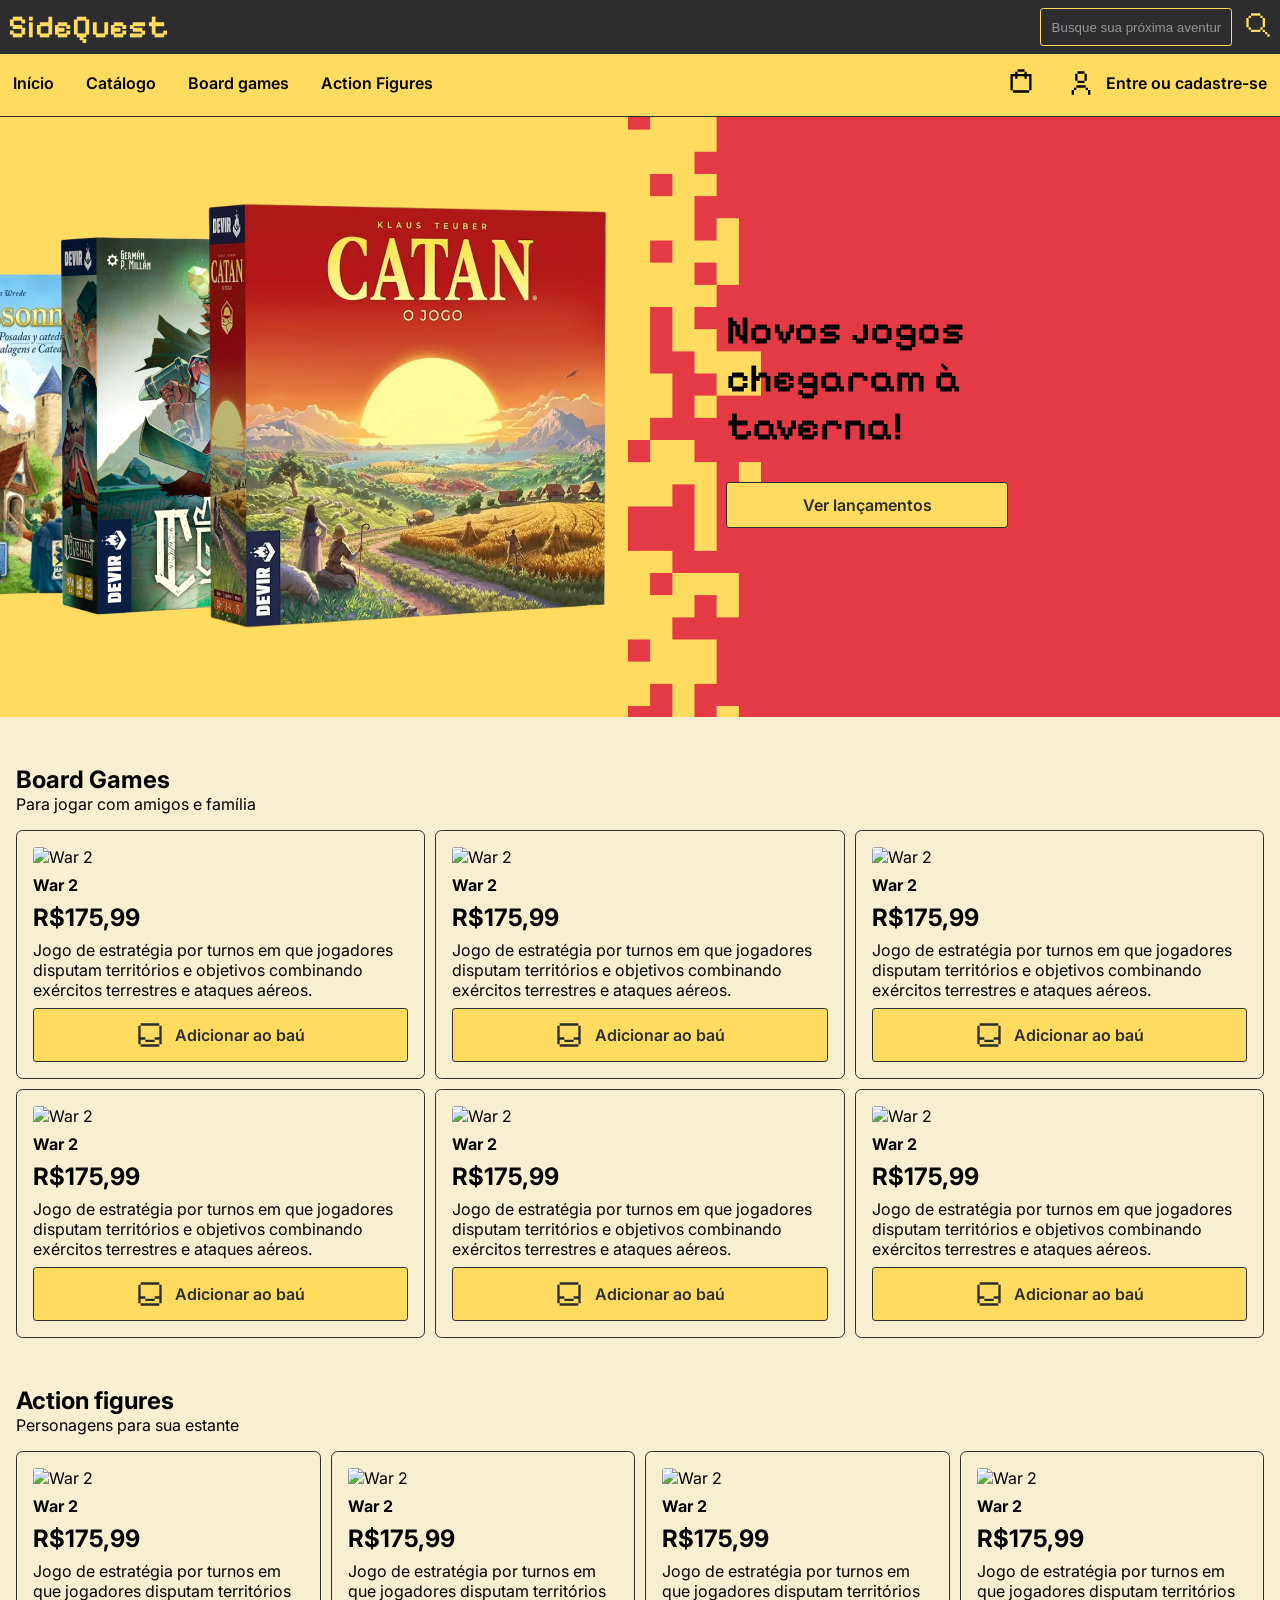
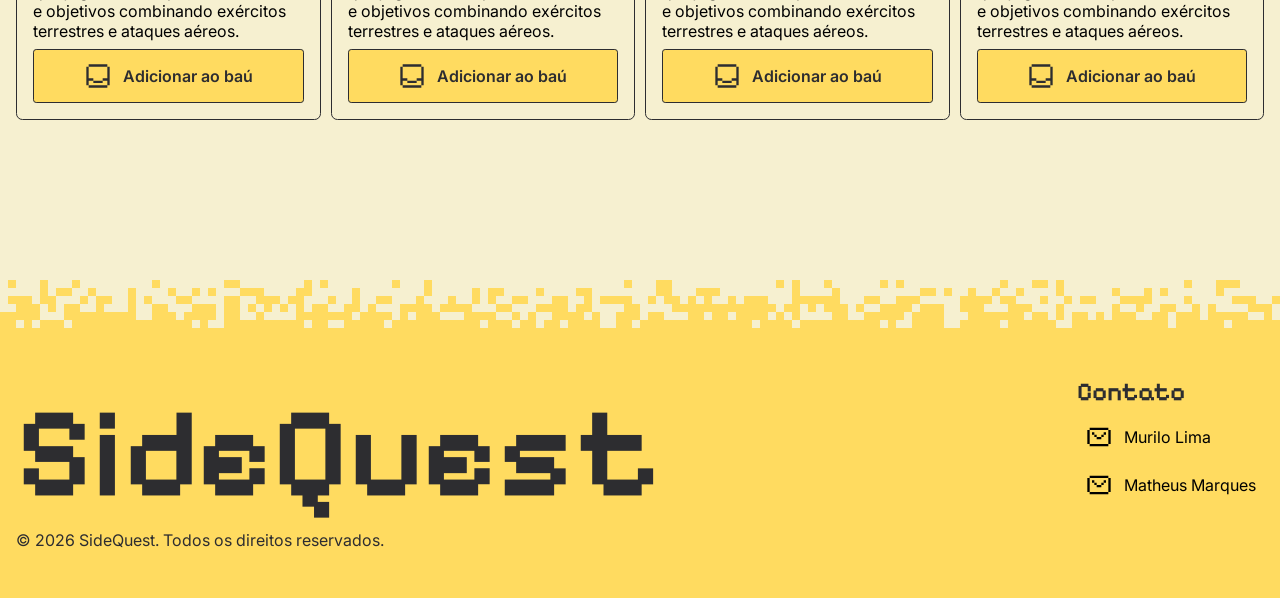
==== commit ab8b0536: "Ajustes finais Ajustes finais na página: margens, catálogo e página de login. Criamos uma estrutura " ====
--- a/index.html
+++ b/index.html
@@ -3,7 +3,7 @@
 <head>
     <meta charset="UTF-8">
     <meta name="viewport" content="width=device-width, initial-scale=1.0">
-    <title>Side Quest</title>
+    <title>SideQuest</title>
     <!-- FONTE PIXELIFY -->
     <link rel="preconnect" href="https://fonts.googleapis.com">
     <link rel="preconnect" href="https://fonts.gstatic.com" crossorigin>
@@ -13,11 +13,12 @@
     <link rel="preconnect" href="https://fonts.gstatic.com" crossorigin>
     <link href="https://fonts.googleapis.com/css2?family=Inter:ital,opsz,wght@0,14..32,100..900;1,14..32,100..900&family=Pixelify+Sans:wght@400..700&display=swap" 
     rel="stylesheet">
-    <link rel="stylesheet" href="style.css">
-    <link rel="shortcut icon" href="faviocon.svg" type="image/x-icon">
+    <!--ARQUIVOS-->
+    <link rel="stylesheet" href="/css/style.css">
+    <link rel="shortcut icon" href="/assets/favicon/faviocon.svg" type="image/x-icon">
 </head>
 <body class="inter-font">
-    <header>
+    <header id="home">
         <h1 class="pixelify-sans-display">SideQuest</h1>
         <div class="wrapper-pesquisa">
             <input id="pesquisa" type="text" placeholder="Busque sua próxima aventura!">
@@ -26,38 +27,36 @@
             </label>
         </div>
     </header>
-
     <nav>
         <div class="left-items">
-            <a href="" class="item nav-item">Início</a>
-            <a href="" class="item nav-item">Catálogo</a>
-            <a href="" class="item nav-item">Lançamentos</a>
-            <a href="" class="item nav-item">Mais vendidos</a>
+            <a href="#home" class="item nav-item">Início</a>
+            <a href="#board-games" class="item nav-item">Catálogo</a>
+            <a href="#board-games" class="item nav-item">Board games</a>
+            <a href="#action-figures" class="item nav-item">Action Figures</a>
         </div>
 
         <div class="login-cart">
             <a href="" class="item nav-cart">
                 <svg class="icon" xmlns="http://www.w3.org/2000/svg" fill="currentColor" viewBox="0 0 24 24"><path d="M19 22H5v-2h14v2ZM9 6h6V4h2v2h4v14h-2V8h-2v2h-2V8H9v2H7V8H5v12H3V6h4V4h2v2Zm6-2H9V2h6v2Z"/></svg>
             </a>
-            <a class="item nav-login">
+            <a href="/cadastro.html"class="item nav-login">
                 <svg class="icon" xmlns="http://www.w3.org/2000/svg" fill="currentColor" viewBox="0 0 24 24"><path d="M6 22H4v-4h2v4Zm14 0h-2v-4h2v4ZM8 18H6v-2h2v2Zm10 0h-2v-2h2v2Zm-2-2H8v-2h8v2Zm-1-4H9v-2h6v2Zm-6-2H7V4h2v6Zm8 0h-2V4h2v6Zm-2-6H9V2h6v2Z"></path></svg>
-                <p href="login.html" >Entre ou cadastre-se</p>
+                <span>Entre ou cadastre-se</span>
             </a>
         </div>
     </nav>
-    
     <main>
         <div class="home-banner">
-        <!--<img src="/assets/sidequest-img-banner.png" alt="banner com imagens de jogos de tabuleiro">-->
             <div class="banner-content">
                 <h2 class="banner-head pixelify-sans-display">Novos jogos chegaram à taverna!</h2>
                 <a class="btn btn-banner" href="#board-games">Ver lançamentos</a>
             </div>
         </div>
-
         <article class="content catalogo" id="board-games">
-            <h2>Board Games</h2>
-            <p>Para jogar com amigos e família</p>
+            <div class="catalogo-txt">
+                <h2>Board Games</h2>
+                <p>Para jogar com amigos e família</p>
+            </div>
             <div class="grid">
                 <div class="card card-board">
                     <img class="card-img" src="https://lojagrow.vtexassets.com/arquivos/ids/174410/04754_GROW_War_ll.jpg?v=639003888355730000" alt="War 2">
@@ -123,8 +122,10 @@
         </article>
 
         <article class="content catalogo" id="action-figures">
-            <h2>Action figures</h2>
-            <p>Personagens para sua estante</p>
+            <div class="catalogo-txt">
+                <h2>Action figures</h2>
+                <p>Personagens para sua estante</p>
+            </div>
             <div class="grid action-figures">
                 <div class="card card-figure">
                     <img class="card-img" src="https://lojagrow.vtexassets.com/arquivos/ids/174410/04754_GROW_War_ll.jpg?v=639003888355730000" alt="War 2">
@@ -169,7 +170,6 @@
             </div>
         </article>
     </main>
-
     <footer>
         <svg class="footer-svg" style="height:48px" viewBox="0 0 320 6" preserveAspectRatio="xMidYMid slice" aria-hidden="true" shape-rendering="crispEdges">
             <path fill="currentColor" d="M3 0h1v1h-1zM20 0h1v1h-1zM22 0h1v1h-1zM31 0h1v1h-1zM32 0h1v1h-1zM35 0h1v1h-1zM63 0h1v1h-1zM69 0h1v1h-1zM73 0h1v1h-1zM74 0h1v1h-1zM81 0h1v1h-1zM85 0h1v1h-1zM89 0h1v1h-1zM99 0h1v1h-1zM108 0h1v1h-1zM109 0h1v1h-1zM118 0h1v1h-1zM120 0h1v1h-1zM129 0h1v1h-1zM133 0h1v1h-1zM158 0h1v1h-1zM162 0h1v1h-1zM163 0h1v1h-1zM177 0h1v1h-1zM179 0h1v1h-1zM183 0h1v1h-1zM190 0h1v1h-1zM192 0h1v1h-1zM205 0h1v1h-1zM209 0h1v1h-1zM210 0h1v1h-1zM212 0h1v1h-1zM228 0h1v1h-1zM232 0h1v1h-1zM233 0h1v1h-1zM234 0h1v1h-1zM253 0h1v1h-1zM258 0h1v1h-1zM269 0h1v1h-1zM270 0h1v1h-1zM276 0h1v1h-1zM281 0h1v1h-1zM284 0h1v1h-1zM285 0h1v1h-1zM286 0h1v1h-1zM294 0h1v1h-1zM300 0h1v1h-1zM307 0h1v1h-1zM312 0h1v1h-1zM319 0h1v1h-1zM2 1h1v1h-1zM8 1h1v1h-1zM9 1h1v1h-1zM13 1h1v1h-1zM16 1h1v1h-1zM17 1h1v1h-1zM27 1h1v1h-1zM29 1h1v1h-1zM31 1h1v1h-1zM35 1h1v1h-1zM38 1h1v1h-1zM41 1h1v1h-1zM45 1h1v1h-1zM46 1h1v1h-1zM50 1h1v1h-1zM53 1h1v1h-1zM56 1h1v1h-1zM60 1h1v1h-1zM70 1h1v1h-1zM78 1h1v1h-1zM85 1h1v1h-1zM87 1h1v1h-1zM88 1h1v1h-1zM91 1h1v1h-1zM96 1h1v1h-1zM101 1h1v1h-1zM104 1h1v1h-1zM106 1h1v1h-1zM110 1h1v1h-1zM111 1h1v1h-1zM112 1h1v1h-1zM117 1h1v1h-1zM118 1h1v1h-1zM124 1h1v1h-1zM133 1h1v1h-1zM139 1h1v1h-1zM141 1h1v1h-1zM142 1h1v1h-1zM147 1h1v1h-1zM152 1h1v1h-1zM153 1h1v1h-1zM162 1h1v1h-1zM163 1h1v1h-1zM167 1h1v1h-1zM168 1h1v1h-1zM169 1h1v1h-1zM179 1h1v1h-1zM184 1h1v1h-1zM195 1h1v1h-1zM196 1h1v1h-1zM198 1h1v1h-1zM201 1h1v1h-1zM204 1h1v1h-1zM207 1h1v1h-1zM212 1h1v1h-1zM219 1h1v1h-1zM223 1h1v1h-1zM225 1h1v1h-1zM232 1h1v1h-1zM243 1h1v1h-1zM244 1h1v1h-1zM245 1h1v1h-1zM252 1h1v1h-1zM253 1h1v1h-1zM258 1h1v1h-1zM261 1h1v1h-1zM265 1h1v1h-1zM266 1h1v1h-1zM273 1h1v1h-1zM279 1h1v1h-1zM285 1h1v1h-1zM286 1h1v1h-1zM291 1h1v1h-1zM293 1h1v1h-1zM296 1h1v1h-1zM303 1h1v1h-1zM307 1h1v1h-1zM308 1h1v1h-1zM311 1h1v1h-1zM313 1h1v1h-1zM314 1h1v1h-1zM316 1h1v1h-1zM317 1h1v1h-1zM0 2h1v1h-1zM2 2h1v1h-1zM3 2h1v1h-1zM5 2h1v1h-1zM8 2h1v1h-1zM9 2h1v1h-1zM10 2h1v1h-1zM13 2h1v1h-1zM17 2h1v1h-1zM18 2h1v1h-1zM19 2h1v1h-1zM20 2h1v1h-1zM22 2h1v1h-1zM23 2h1v1h-1zM24 2h1v1h-1zM25 2h1v1h-1zM28 2h1v1h-1zM36 2h1v1h-1zM38 2h1v1h-1zM39 2h1v1h-1zM40 2h1v1h-1zM41 2h1v1h-1zM44 2h1v1h-1zM47 2h1v1h-1zM49 2h1v1h-1zM52 2h1v1h-1zM55 2h1v1h-1zM59 2h1v1h-1zM61 2h1v1h-1zM66 2h1v1h-1zM68 2h1v1h-1zM72 2h1v1h-1zM75 2h1v1h-1zM76 2h1v1h-1zM78 2h1v1h-1zM79 2h1v1h-1zM81 2h1v1h-1zM82 2h1v1h-1zM83 2h1v1h-1zM85 2h1v1h-1zM86 2h1v1h-1zM90 2h1v1h-1zM92 2h1v1h-1zM93 2h1v1h-1zM96 2h1v1h-1zM98 2h1v1h-1zM102 2h1v1h-1zM103 2h1v1h-1zM108 2h1v1h-1zM109 2h1v1h-1zM112 2h1v1h-1zM113 2h1v1h-1zM114 2h1v1h-1zM116 2h1v1h-1zM117 2h1v1h-1zM121 2h1v1h-1zM124 2h1v1h-1zM127 2h1v1h-1zM128 2h1v1h-1zM132 2h1v1h-1zM136 2h1v1h-1zM139 2h1v1h-1zM141 2h1v1h-1zM144 2h1v1h-1zM145 2h1v1h-1zM149 2h1v1h-1zM150 2h1v1h-1zM153 2h1v1h-1zM155 2h1v1h-1zM156 2h1v1h-1zM157 2h1v1h-1zM158 2h1v1h-1zM161 2h1v1h-1zM163 2h1v1h-1zM164 2h1v1h-1zM166 2h1v1h-1zM168 2h1v1h-1zM171 2h1v1h-1zM173 2h1v1h-1zM174 2h1v1h-1zM175 2h1v1h-1zM179 2h1v1h-1zM180 2h1v1h-1zM181 2h1v1h-1zM182 2h1v1h-1zM183 2h1v1h-1zM184 2h1v1h-1zM188 2h1v1h-1zM189 2h1v1h-1zM192 2h1v1h-1zM193 2h1v1h-1zM194 2h1v1h-1zM200 2h1v1h-1zM201 2h1v1h-1zM202 2h1v1h-1zM203 2h1v1h-1zM205 2h1v1h-1zM206 2h1v1h-1zM210 2h1v1h-1zM213 2h1v1h-1zM215 2h1v1h-1zM216 2h1v1h-1zM220 2h1v1h-1zM221 2h1v1h-1zM222 2h1v1h-1zM223 2h1v1h-1zM228 2h1v1h-1zM234 2h1v1h-1zM235 2h1v1h-1zM236 2h1v1h-1zM239 2h1v1h-1zM242 2h1v1h-1zM243 2h1v1h-1zM245 2h1v1h-1zM247 2h1v1h-1zM248 2h1v1h-1zM252 2h1v1h-1zM254 2h1v1h-1zM257 2h1v1h-1zM258 2h1v1h-1zM259 2h1v1h-1zM261 2h1v1h-1zM262 2h1v1h-1zM266 2h1v1h-1zM268 2h1v1h-1zM269 2h1v1h-1zM270 2h1v1h-1zM271 2h1v1h-1zM272 2h1v1h-1zM273 2h1v1h-1zM275 2h1v1h-1zM278 2h1v1h-1zM281 2h1v1h-1zM282 2h1v1h-1zM287 2h1v1h-1zM288 2h1v1h-1zM292 2h1v1h-1zM301 2h1v1h-1zM305 2h1v1h-1zM306 2h1v1h-1zM309 2h1v1h-1zM313 2h1v1h-1zM315 2h1v1h-1zM317 2h1v1h-1zM318 2h1v1h-1zM319 2h1v1h-1zM0 3h1v1h-1zM3 3h1v1h-1zM5 3h1v1h-1zM6 3h1v1h-1zM7 3h1v1h-1zM9 3h1v1h-1zM11 3h1v1h-1zM12 3h1v1h-1zM14 3h1v1h-1zM15 3h1v1h-1zM17 3h1v1h-1zM18 3h1v1h-1zM20 3h1v1h-1zM21 3h1v1h-1zM23 3h1v1h-1zM24 3h1v1h-1zM25 3h1v1h-1zM26 3h1v1h-1zM29 3h1v1h-1zM30 3h1v1h-1zM31 3h1v1h-1zM33 3h1v1h-1zM34 3h1v1h-1zM37 3h1v1h-1zM40 3h1v1h-1zM41 3h1v1h-1zM43 3h1v1h-1zM45 3h1v1h-1zM47 3h1v1h-1zM48 3h1v1h-1zM49 3h1v1h-1zM52 3h1v1h-1zM53 3h1v1h-1zM59 3h1v1h-1zM60 3h1v1h-1zM61 3h1v1h-1zM63 3h1v1h-1zM65 3h1v1h-1zM66 3h1v1h-1zM68 3h1v1h-1zM70 3h1v1h-1zM71 3h1v1h-1zM72 3h1v1h-1zM73 3h1v1h-1zM75 3h1v1h-1zM76 3h1v1h-1zM78 3h1v1h-1zM79 3h1v1h-1zM82 3h1v1h-1zM83 3h1v1h-1zM84 3h1v1h-1zM86 3h1v1h-1zM88 3h1v1h-1zM89 3h1v1h-1zM92 3h1v1h-1zM96 3h1v1h-1zM99 3h1v1h-1zM100 3h1v1h-1zM104 3h1v1h-1zM105 3h1v1h-1zM106 3h1v1h-1zM108 3h1v1h-1zM109 3h1v1h-1zM111 3h1v1h-1zM113 3h1v1h-1zM115 3h1v1h-1zM117 3h1v1h-1zM119 3h1v1h-1zM120 3h1v1h-1zM123 3h1v1h-1zM124 3h1v1h-1zM126 3h1v1h-1zM130 3h1v1h-1zM131 3h1v1h-1zM132 3h1v1h-1zM133 3h1v1h-1zM135 3h1v1h-1zM136 3h1v1h-1zM137 3h1v1h-1zM138 3h1v1h-1zM142 3h1v1h-1zM143 3h1v1h-1zM147 3h1v1h-1zM148 3h1v1h-1zM149 3h1v1h-1zM150 3h1v1h-1zM152 3h1v1h-1zM153 3h1v1h-1zM158 3h1v1h-1zM159 3h1v1h-1zM164 3h1v1h-1zM165 3h1v1h-1zM166 3h1v1h-1zM167 3h1v1h-1zM168 3h1v1h-1zM169 3h1v1h-1zM170 3h1v1h-1zM171 3h1v1h-1zM172 3h1v1h-1zM173 3h1v1h-1zM174 3h1v1h-1zM175 3h1v1h-1zM176 3h1v1h-1zM178 3h1v1h-1zM179 3h1v1h-1zM181 3h1v1h-1zM183 3h1v1h-1zM184 3h1v1h-1zM185 3h1v1h-1zM187 3h1v1h-1zM190 3h1v1h-1zM191 3h1v1h-1zM192 3h1v1h-1zM193 3h1v1h-1zM195 3h1v1h-1zM196 3h1v1h-1zM197 3h1v1h-1zM200 3h1v1h-1zM201 3h1v1h-1zM202 3h1v1h-1zM206 3h1v1h-1zM207 3h1v1h-1zM208 3h1v1h-1zM212 3h1v1h-1zM219 3h1v1h-1zM222 3h1v1h-1zM225 3h1v1h-1zM226 3h1v1h-1zM229 3h1v1h-1zM231 3h1v1h-1zM236 3h1v1h-1zM237 3h1v1h-1zM238 3h1v1h-1zM241 3h1v1h-1zM242 3h1v1h-1zM244 3h1v1h-1zM246 3h1v1h-1zM247 3h1v1h-1zM249 3h1v1h-1zM250 3h1v1h-1zM252 3h1v1h-1zM253 3h1v1h-1zM255 3h1v1h-1zM256 3h1v1h-1zM259 3h1v1h-1zM260 3h1v1h-1zM261 3h1v1h-1zM262 3h1v1h-1zM264 3h1v1h-1zM266 3h1v1h-1zM267 3h1v1h-1zM268 3h1v1h-1zM270 3h1v1h-1zM271 3h1v1h-1zM276 3h1v1h-1zM278 3h1v1h-1zM279 3h1v1h-1zM280 3h1v1h-1zM282 3h1v1h-1zM283 3h1v1h-1zM284 3h1v1h-1zM285 3h1v1h-1zM289 3h1v1h-1zM292 3h1v1h-1zM294 3h1v1h-1zM296 3h1v1h-1zM298 3h1v1h-1zM301 3h1v1h-1zM302 3h1v1h-1zM303 3h1v1h-1zM305 3h1v1h-1zM306 3h1v1h-1zM307 3h1v1h-1zM308 3h1v1h-1zM309 3h1v1h-1zM310 3h1v1h-1zM314 3h1v1h-1zM315 3h1v1h-1zM317 3h1v1h-1zM319 3h1v1h-1zM0 4h1v1h-1zM1 4h1v1h-1zM2 4h1v1h-1zM3 4h1v1h-1zM4 4h1v1h-1zM5 4h1v1h-1zM7 4h1v1h-1zM9 4h1v1h-1zM10 4h1v1h-1zM11 4h1v1h-1zM12 4h1v1h-1zM13 4h1v1h-1zM14 4h1v1h-1zM15 4h1v1h-1zM16 4h1v1h-1zM17 4h1v1h-1zM18 4h1v1h-1zM20 4h1v1h-1zM23 4h1v1h-1zM25 4h1v1h-1zM28 4h1v1h-1zM30 4h1v1h-1zM31 4h1v1h-1zM33 4h1v1h-1zM35 4h1v1h-1zM36 4h1v1h-1zM37 4h1v1h-1zM38 4h1v1h-1zM39 4h1v1h-1zM40 4h1v1h-1zM42 4h1v1h-1zM43 4h1v1h-1zM44 4h1v1h-1zM45 4h1v1h-1zM46 4h1v1h-1zM47 4h1v1h-1zM48 4h1v1h-1zM49 4h1v1h-1zM50 4h1v1h-1zM51 4h1v1h-1zM52 4h1v1h-1zM53 4h1v1h-1zM55 4h1v1h-1zM56 4h1v1h-1zM58 4h1v1h-1zM59 4h1v1h-1zM60 4h1v1h-1zM61 4h1v1h-1zM62 4h1v1h-1zM64 4h1v1h-1zM68 4h1v1h-1zM69 4h1v1h-1zM72 4h1v1h-1zM73 4h1v1h-1zM75 4h1v1h-1zM76 4h1v1h-1zM77 4h1v1h-1zM80 4h1v1h-1zM81 4h1v1h-1zM82 4h1v1h-1zM83 4h1v1h-1zM84 4h1v1h-1zM88 4h1v1h-1zM89 4h1v1h-1zM90 4h1v1h-1zM91 4h1v1h-1zM92 4h1v1h-1zM93 4h1v1h-1zM94 4h1v1h-1zM95 4h1v1h-1zM96 4h1v1h-1zM99 4h1v1h-1zM100 4h1v1h-1zM101 4h1v1h-1zM103 4h1v1h-1zM104 4h1v1h-1zM105 4h1v1h-1zM106 4h1v1h-1zM108 4h1v1h-1zM109 4h1v1h-1zM112 4h1v1h-1zM117 4h1v1h-1zM118 4h1v1h-1zM119 4h1v1h-1zM120 4h1v1h-1zM121 4h1v1h-1zM122 4h1v1h-1zM123 4h1v1h-1zM125 4h1v1h-1zM126 4h1v1h-1zM127 4h1v1h-1zM128 4h1v1h-1zM130 4h1v1h-1zM132 4h1v1h-1zM133 4h1v1h-1zM134 4h1v1h-1zM138 4h1v1h-1zM139 4h1v1h-1zM140 4h1v1h-1zM141 4h1v1h-1zM144 4h1v1h-1zM146 4h1v1h-1zM149 4h1v1h-1zM150 4h1v1h-1zM151 4h1v1h-1zM152 4h1v1h-1zM154 4h1v1h-1zM157 4h1v1h-1zM158 4h1v1h-1zM159 4h1v1h-1zM161 4h1v1h-1zM162 4h1v1h-1zM166 4h1v1h-1zM167 4h1v1h-1zM169 4h1v1h-1zM170 4h1v1h-1zM172 4h1v1h-1zM173 4h1v1h-1zM174 4h1v1h-1zM175 4h1v1h-1zM177 4h1v1h-1zM179 4h1v1h-1zM184 4h1v1h-1zM185 4h1v1h-1zM188 4h1v1h-1zM189 4h1v1h-1zM190 4h1v1h-1zM191 4h1v1h-1zM192 4h1v1h-1zM194 4h1v1h-1zM195 4h1v1h-1zM196 4h1v1h-1zM197 4h1v1h-1zM201 4h1v1h-1zM202 4h1v1h-1zM203 4h1v1h-1zM204 4h1v1h-1zM205 4h1v1h-1zM206 4h1v1h-1zM207 4h1v1h-1zM209 4h1v1h-1zM210 4h1v1h-1zM212 4h1v1h-1zM214 4h1v1h-1zM215 4h1v1h-1zM217 4h1v1h-1zM219 4h1v1h-1zM220 4h1v1h-1zM221 4h1v1h-1zM224 4h1v1h-1zM225 4h1v1h-1zM227 4h1v1h-1zM228 4h1v1h-1zM229 4h1v1h-1zM231 4h1v1h-1zM232 4h1v1h-1zM233 4h1v1h-1zM234 4h1v1h-1zM235 4h1v1h-1zM238 4h1v1h-1zM241 4h1v1h-1zM245 4h1v1h-1zM246 4h1v1h-1zM247 4h1v1h-1zM248 4h1v1h-1zM249 4h1v1h-1zM251 4h1v1h-1zM252 4h1v1h-1zM253 4h1v1h-1zM254 4h1v1h-1zM255 4h1v1h-1zM256 4h1v1h-1zM258 4h1v1h-1zM259 4h1v1h-1zM260 4h1v1h-1zM261 4h1v1h-1zM262 4h1v1h-1zM263 4h1v1h-1zM265 4h1v1h-1zM267 4h1v1h-1zM268 4h1v1h-1zM269 4h1v1h-1zM270 4h1v1h-1zM271 4h1v1h-1zM272 4h1v1h-1zM273 4h1v1h-1zM275 4h1v1h-1zM276 4h1v1h-1zM278 4h1v1h-1zM279 4h1v1h-1zM280 4h1v1h-1zM281 4h1v1h-1zM282 4h1v1h-1zM284 4h1v1h-1zM285 4h1v1h-1zM286 4h1v1h-1zM287 4h1v1h-1zM289 4h1v1h-1zM290 4h1v1h-1zM291 4h1v1h-1zM293 4h1v1h-1zM295 4h1v1h-1zM297 4h1v1h-1zM298 4h1v1h-1zM300 4h1v1h-1zM302 4h1v1h-1zM303 4h1v1h-1zM304 4h1v1h-1zM306 4h1v1h-1zM307 4h1v1h-1zM308 4h1v1h-1zM309 4h1v1h-1zM311 4h1v1h-1zM312 4h1v1h-1zM313 4h1v1h-1zM315 4h1v1h-1zM317 4h1v1h-1zM318 4h1v1h-1zM319 4h1v1h-1zM0 5h1v1h-1zM1 5h1v1h-1zM2 5h1v1h-1zM3 5h1v1h-1zM6 5h1v1h-1zM8 5h1v1h-1zM11 5h1v1h-1zM12 5h1v1h-1zM13 5h1v1h-1zM14 5h1v1h-1zM15 5h1v1h-1zM17 5h1v1h-1zM18 5h1v1h-1zM19 5h1v1h-1zM20 5h1v1h-1zM22 5h1v1h-1zM23 5h1v1h-1zM24 5h1v1h-1zM25 5h1v1h-1zM26 5h1v1h-1zM27 5h1v1h-1zM28 5h1v1h-1zM30 5h1v1h-1zM31 5h1v1h-1zM32 5h1v1h-1zM33 5h1v1h-1zM34 5h1v1h-1zM35 5h1v1h-1zM36 5h1v1h-1zM38 5h1v1h-1zM39 5h1v1h-1zM40 5h1v1h-1zM41 5h1v1h-1zM42 5h1v1h-1zM43 5h1v1h-1zM44 5h1v1h-1zM45 5h1v1h-1zM46 5h1v1h-1zM47 5h1v1h-1zM49 5h1v1h-1zM50 5h1v1h-1zM51 5h1v1h-1zM52 5h1v1h-1zM53 5h1v1h-1zM54 5h1v1h-1zM56 5h1v1h-1zM57 5h1v1h-1zM59 5h1v1h-1zM61 5h1v1h-1zM63 5h1v1h-1zM64 5h1v1h-1zM65 5h1v1h-1zM66 5h1v1h-1zM67 5h1v1h-1zM68 5h1v1h-1zM69 5h1v1h-1zM70 5h1v1h-1zM71 5h1v1h-1zM72 5h1v1h-1zM73 5h1v1h-1zM74 5h1v1h-1zM75 5h1v1h-1zM76 5h1v1h-1zM77 5h1v1h-1zM78 5h1v1h-1zM80 5h1v1h-1zM81 5h1v1h-1zM83 5h1v1h-1zM85 5h1v1h-1zM86 5h1v1h-1zM87 5h1v1h-1zM89 5h1v1h-1zM90 5h1v1h-1zM91 5h1v1h-1zM92 5h1v1h-1zM93 5h1v1h-1zM94 5h1v1h-1zM95 5h1v1h-1zM96 5h1v1h-1zM97 5h1v1h-1zM98 5h1v1h-1zM99 5h1v1h-1zM100 5h1v1h-1zM101 5h1v1h-1zM102 5h1v1h-1zM103 5h1v1h-1zM105 5h1v1h-1zM108 5h1v1h-1zM109 5h1v1h-1zM110 5h1v1h-1zM111 5h1v1h-1zM112 5h1v1h-1zM113 5h1v1h-1zM114 5h1v1h-1zM115 5h1v1h-1zM116 5h1v1h-1zM117 5h1v1h-1zM119 5h1v1h-1zM120 5h1v1h-1zM123 5h1v1h-1zM124 5h1v1h-1zM125 5h1v1h-1zM126 5h1v1h-1zM127 5h1v1h-1zM129 5h1v1h-1zM130 5h1v1h-1zM131 5h1v1h-1zM132 5h1v1h-1zM133 5h1v1h-1zM134 5h1v1h-1zM135 5h1v1h-1zM136 5h1v1h-1zM137 5h1v1h-1zM138 5h1v1h-1zM139 5h1v1h-1zM141 5h1v1h-1zM142 5h1v1h-1zM143 5h1v1h-1zM145 5h1v1h-1zM146 5h1v1h-1zM148 5h1v1h-1zM149 5h1v1h-1zM151 5h1v1h-1zM152 5h1v1h-1zM153 5h1v1h-1zM154 5h1v1h-1zM157 5h1v1h-1zM158 5h1v1h-1zM160 5h1v1h-1zM161 5h1v1h-1zM162 5h1v1h-1zM163 5h1v1h-1zM164 5h1v1h-1zM165 5h1v1h-1zM166 5h1v1h-1zM167 5h1v1h-1zM168 5h1v1h-1zM169 5h1v1h-1zM170 5h1v1h-1zM171 5h1v1h-1zM172 5h1v1h-1zM173 5h1v1h-1zM175 5h1v1h-1zM176 5h1v1h-1zM177 5h1v1h-1zM178 5h1v1h-1zM180 5h1v1h-1zM181 5h1v1h-1zM182 5h1v1h-1zM183 5h1v1h-1zM184 5h1v1h-1zM185 5h1v1h-1zM186 5h1v1h-1zM187 5h1v1h-1zM188 5h1v1h-1zM189 5h1v1h-1zM191 5h1v1h-1zM194 5h1v1h-1zM195 5h1v1h-1zM196 5h1v1h-1zM197 5h1v1h-1zM200 5h1v1h-1zM201 5h1v1h-1zM202 5h1v1h-1zM203 5h1v1h-1zM204 5h1v1h-1zM206 5h1v1h-1zM207 5h1v1h-1zM208 5h1v1h-1zM209 5h1v1h-1zM210 5h1v1h-1zM211 5h1v1h-1zM214 5h1v1h-1zM215 5h1v1h-1zM216 5h1v1h-1zM217 5h1v1h-1zM218 5h1v1h-1zM219 5h1v1h-1zM220 5h1v1h-1zM221 5h1v1h-1zM222 5h1v1h-1zM223 5h1v1h-1zM224 5h1v1h-1zM225 5h1v1h-1zM227 5h1v1h-1zM228 5h1v1h-1zM229 5h1v1h-1zM230 5h1v1h-1zM231 5h1v1h-1zM232 5h1v1h-1zM234 5h1v1h-1zM235 5h1v1h-1zM236 5h1v1h-1zM237 5h1v1h-1zM238 5h1v1h-1zM239 5h1v1h-1zM240 5h1v1h-1zM241 5h1v1h-1zM242 5h1v1h-1zM243 5h1v1h-1zM244 5h1v1h-1zM245 5h1v1h-1zM246 5h1v1h-1zM247 5h1v1h-1zM249 5h1v1h-1zM250 5h1v1h-1zM251 5h1v1h-1zM252 5h1v1h-1zM253 5h1v1h-1zM254 5h1v1h-1zM255 5h1v1h-1zM256 5h1v1h-1zM257 5h1v1h-1zM259 5h1v1h-1zM260 5h1v1h-1zM261 5h1v1h-1zM262 5h1v1h-1zM263 5h1v1h-1zM264 5h1v1h-1zM265 5h1v1h-1zM266 5h1v1h-1zM267 5h1v1h-1zM268 5h1v1h-1zM270 5h1v1h-1zM271 5h1v1h-1zM272 5h1v1h-1zM274 5h1v1h-1zM275 5h1v1h-1zM276 5h1v1h-1zM277 5h1v1h-1zM278 5h1v1h-1zM279 5h1v1h-1zM281 5h1v1h-1zM282 5h1v1h-1zM283 5h1v1h-1zM284 5h1v1h-1zM285 5h1v1h-1zM286 5h1v1h-1zM287 5h1v1h-1zM289 5h1v1h-1zM290 5h1v1h-1zM291 5h1v1h-1zM292 5h1v1h-1zM293 5h1v1h-1zM294 5h1v1h-1zM295 5h1v1h-1zM296 5h1v1h-1zM297 5h1v1h-1zM299 5h1v1h-1zM300 5h1v1h-1zM301 5h1v1h-1zM302 5h1v1h-1zM303 5h1v1h-1zM304 5h1v1h-1zM305 5h1v1h-1zM306 5h1v1h-1zM307 5h1v1h-1zM308 5h1v1h-1zM309 5h1v1h-1zM310 5h1v1h-1zM311 5h1v1h-1zM312 5h1v1h-1zM314 5h1v1h-1zM315 5h1v1h-1zM316 5h1v1h-1zM317 5h1v1h-1zM318 5h1v1h-1zM319 5h1v1h-1z"></path>
@@ -196,7 +196,5 @@
             </div>
         </div>
     </footer>
-
-    <script src="script.js"></script>
 </body>
 </html>
--- a/css/style.css
+++ b/css/style.css
@@ -0,0 +1,320 @@
+*{
+    margin: 0;
+    box-sizing: border-box;
+}
+
+html{
+    scroll-behavior: smooth;
+}
+
+/* DEFINIÇÃO */
+:root{
+    --bg-bege: #F6F0D0;
+    --dark-bege: #EFE2B8;
+    --dark: #2D2D30;
+    --yellow: #FFDB60;
+    --red: #E43A45;
+}
+
+.pixelify-sans-display{
+  font-family: "Pixelify Sans", sans-serif;
+  font-optical-sizing: auto;
+  font-weight: 600;
+  font-style: normal;
+}
+
+.inter-font {
+  font-family: "Inter", sans-serif;
+  font-optical-sizing: auto;
+  font-weight: 400;
+  font-style: normal;
+}
+
+body{
+    display: flex;
+    flex-direction: column;
+    width: 100%;
+    min-height:100dvh;
+    background-color: var(--bg-bege);
+}
+
+main{
+    flex: 1;
+    margin-bottom: 10rem;
+}
+
+.icon{
+    width: 28px;
+}
+
+img{
+    image-rendering: pixelated;
+}
+
+input{
+    padding: 0.65rem;
+}
+
+
+.content{
+    max-width: calc(1250px + 2rem);
+    display: block;
+    margin-left: auto;
+    margin-right: auto;
+    padding-left: 1rem;
+    padding-right: 1rem;
+}
+
+
+/*BOTÕES*/
+.btn{
+    display: flex;
+    flex-direction: row;
+    align-items: center;
+    justify-content: center;
+    padding: 0.75rem;
+    border: none;
+    border-radius: 0.2rem;
+    text-decoration: none;
+    font-weight: 600;
+    border: 1px solid var(--dark);
+    color: var(--dark);
+}
+
+.btn-banner{
+    background-color: var(--yellow);
+    color: var(--dark);
+}
+
+.btn-compra{
+    background-color: var(--yellow);
+    color: var(--dark);
+    gap: .7rem;
+}
+
+/* HEADER*/
+header{
+    width: 100%;
+    display: flex;
+    flex-direction: row;
+    justify-content: space-between;
+    align-items: center;
+    padding: 0.5rem;
+    background-color: var(--dark);
+    color: var(--yellow);
+}
+
+.wrapper-pesquisa{
+    width: fit-content;
+    display: flex;
+    flex-direction: row;
+    align-items: center;
+    justify-content: center;
+    gap: 0.75rem;
+}
+
+.wrapper-pesquisa label{
+    cursor: pointer;
+}
+
+#pesquisa{
+    width: 100%;
+    background-color: transparent;
+    border: 1px solid var(--yellow);
+    border-radius: .2rem;
+}
+
+#pesquisa::placeholder{
+    color: #FFFFFF80;
+}
+
+#pesquisa:focus{
+    outline: solid var(--red);
+    border: 1px solid var(--yellow);
+    background-color: var(--bg-bege);
+}
+
+#pesquisa:focus::placeholder{
+    color: rgb(from var(--dark) r g b / 50%)
+}
+
+/*NAV*/
+nav{
+    width: 100%;
+    position: sticky;
+    top: 0; 
+    z-index: 100; 
+    display: flex;
+    flex-direction: row;
+    justify-content: space-between;
+    align-items: center;
+    border-bottom: 1px solid var(--dark);
+    padding: 0.3rem;
+    background-color: var(--yellow);
+}
+
+.item{
+    padding: 0.5rem;
+    color: black;
+    border-bottom: 4px solid transparent;
+    transition: 200ms ease;
+}
+
+.item:hover{
+    cursor: pointer;
+    border-bottom: 4px solid var(--dark);
+}
+
+.left-items{
+    display: flex;
+    flex-direction: row;
+    justify-content: space-between;
+    gap: 1rem;
+}
+
+.nav-item{
+    text-decoration: none;
+    font-weight: 600;
+    color: black;
+}
+
+.login-cart{
+    display: flex;
+    flex-direction: row;
+    justify-content: space-between;
+    align-items: center;
+    justify-content: center;
+    gap: 1rem;
+}
+
+.nav-login{
+    display: flex;
+    flex-direction: row;
+    justify-content: center;
+    align-items: center;
+    gap: 0.7rem;
+    text-decoration: none;
+    font-weight: 600;
+}
+
+/*BANNER PRINCIPAL*/
+.home-banner{
+    display: block;
+    height: 600px;
+    align-items: center;
+    background-color: var(--red);
+    background-image: url(/assets/images/sidequest-img-banner.png);
+    background-repeat: no-repeat;
+    background-size:auto;
+    background-position: left;
+    position: relative;
+}
+
+.banner-content{
+    width: 27%;
+    position: absolute;
+    margin-right: 15rem;
+    padding: 2rem;
+    right: 0;
+    top: 50%;
+    transform: translateY(-50%);
+}
+
+.banner-head{
+    font-size: 2.5rem;
+    margin-bottom: 2rem;
+}
+
+
+/*CATÁLOGO*/
+.catalogo{
+    margin-top: 3rem !important;
+}
+
+.catalogo-txt{
+    margin-bottom: 1rem;
+}
+
+.grid{
+    display: grid;
+    grid-template-columns: repeat(3, 1fr); 
+    grid-template-rows: auto auto; /* Two rows */
+    gap: 10px; /* Adjust the gap between grid items if needed */
+    width: 100%; /* Full width of the page */
+}
+
+.action-figures{
+    display: flex;
+    flex-direction: row;
+}
+
+/*CARDS*/
+.card{
+    padding: 1rem;
+    border: 1px solid var(--dark);
+    border-radius: .4rem;
+    display: flex;
+    flex-direction: column;
+    gap: .5rem;
+}
+
+.card:hover{
+    background-color: var(--dark-bege);
+}
+
+.card-img{
+    image-rendering: pixelated;
+    width: 100%;
+    height: auto;
+    border-radius: .2rem;
+}
+
+.card .card-titulo{
+    font-size: 1rem;
+}
+
+/*FOOTER*/
+footer{
+    display: flex;
+    flex-direction: column;
+}
+
+.footer-wrapper{
+    background-color: var(--yellow);
+    padding: 3rem 0;
+    color: var(--dark);
+}
+
+.footer-items{
+    display: flex;
+    flex-direction: row;
+    justify-content:space-between;
+}
+
+footer h3{
+    font-size: 8rem;
+}
+
+footer h4{
+    font-size: 1.6rem;
+    margin-bottom: .5rem;
+}
+
+.footer-svg{
+    width: 100%;
+    color: var(--yellow);
+}
+
+.contact{
+    text-decoration: none;
+    width: fit-content;
+    display: flex;
+    flex-direction: row;
+    align-items: center;
+    gap: .7rem;
+}
+
+.contact:hover{
+    color: var(--red);
+    border-color: var(--red);
+}
